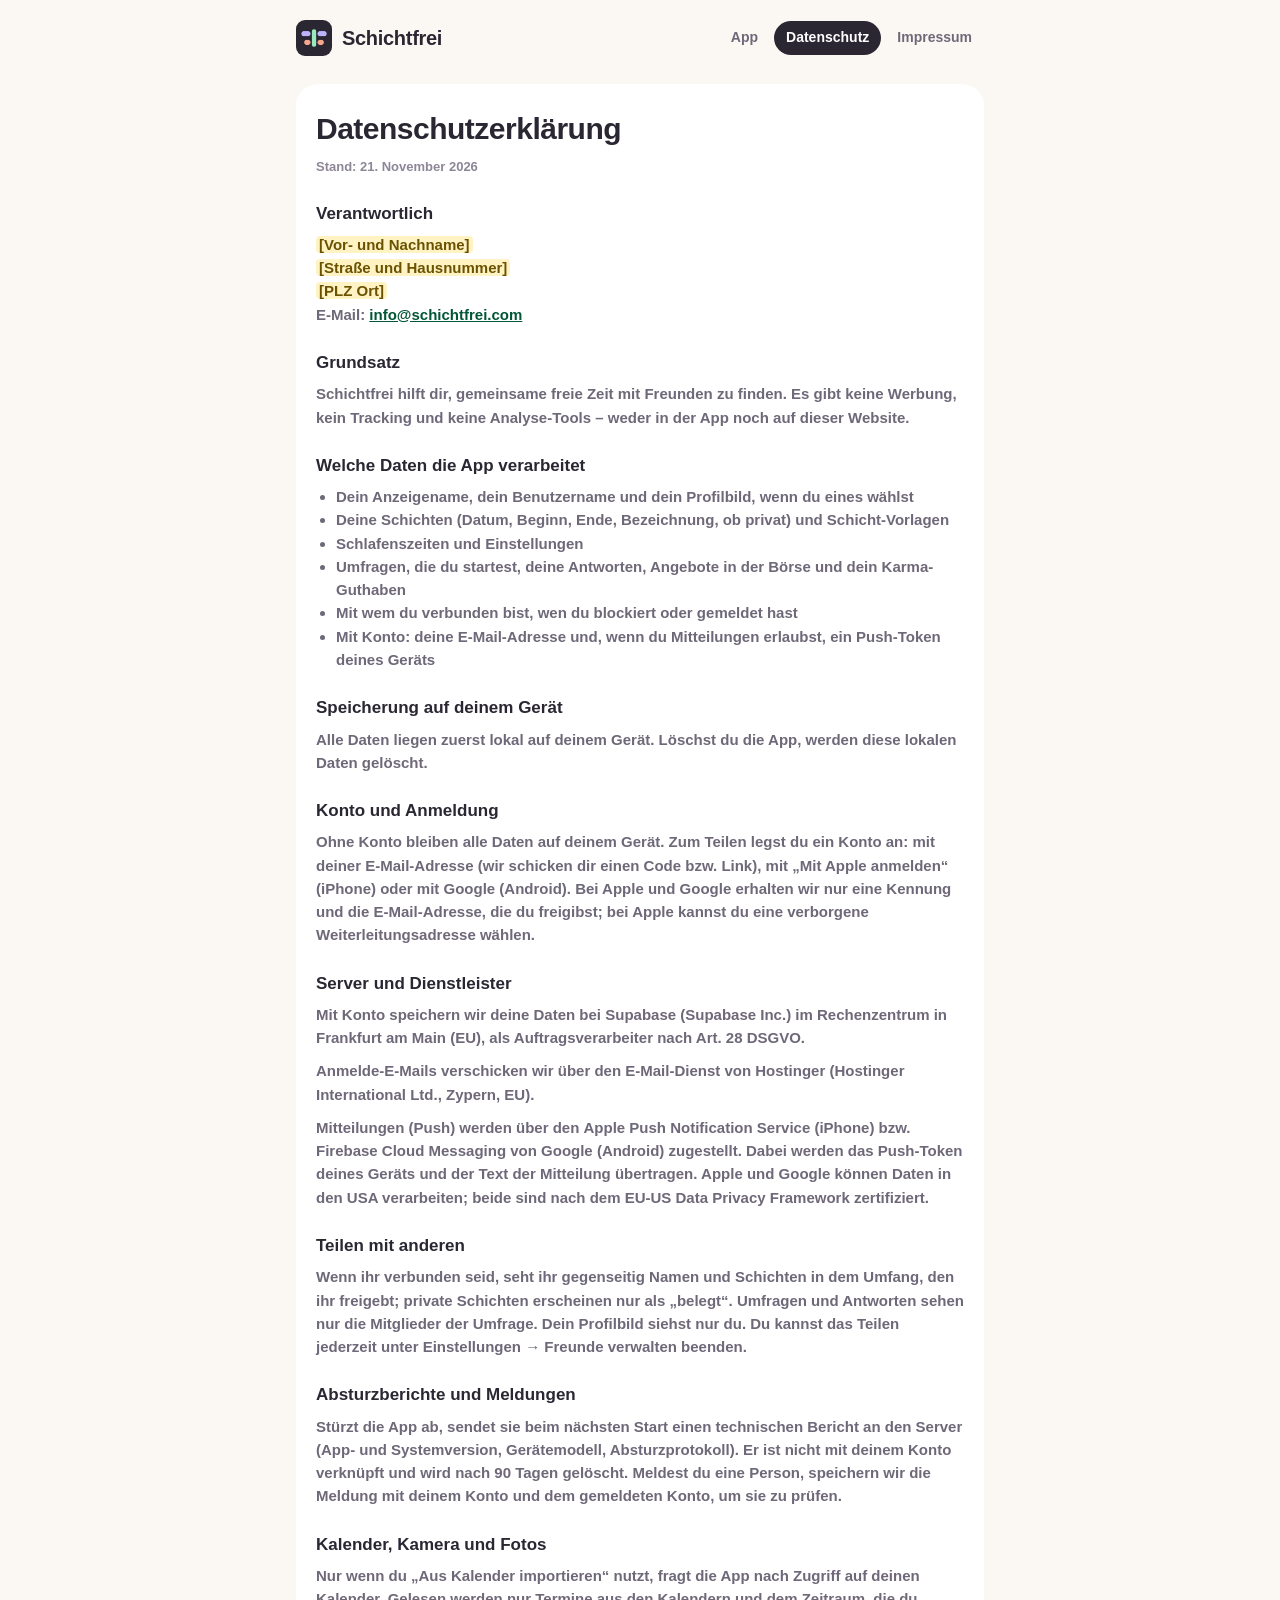
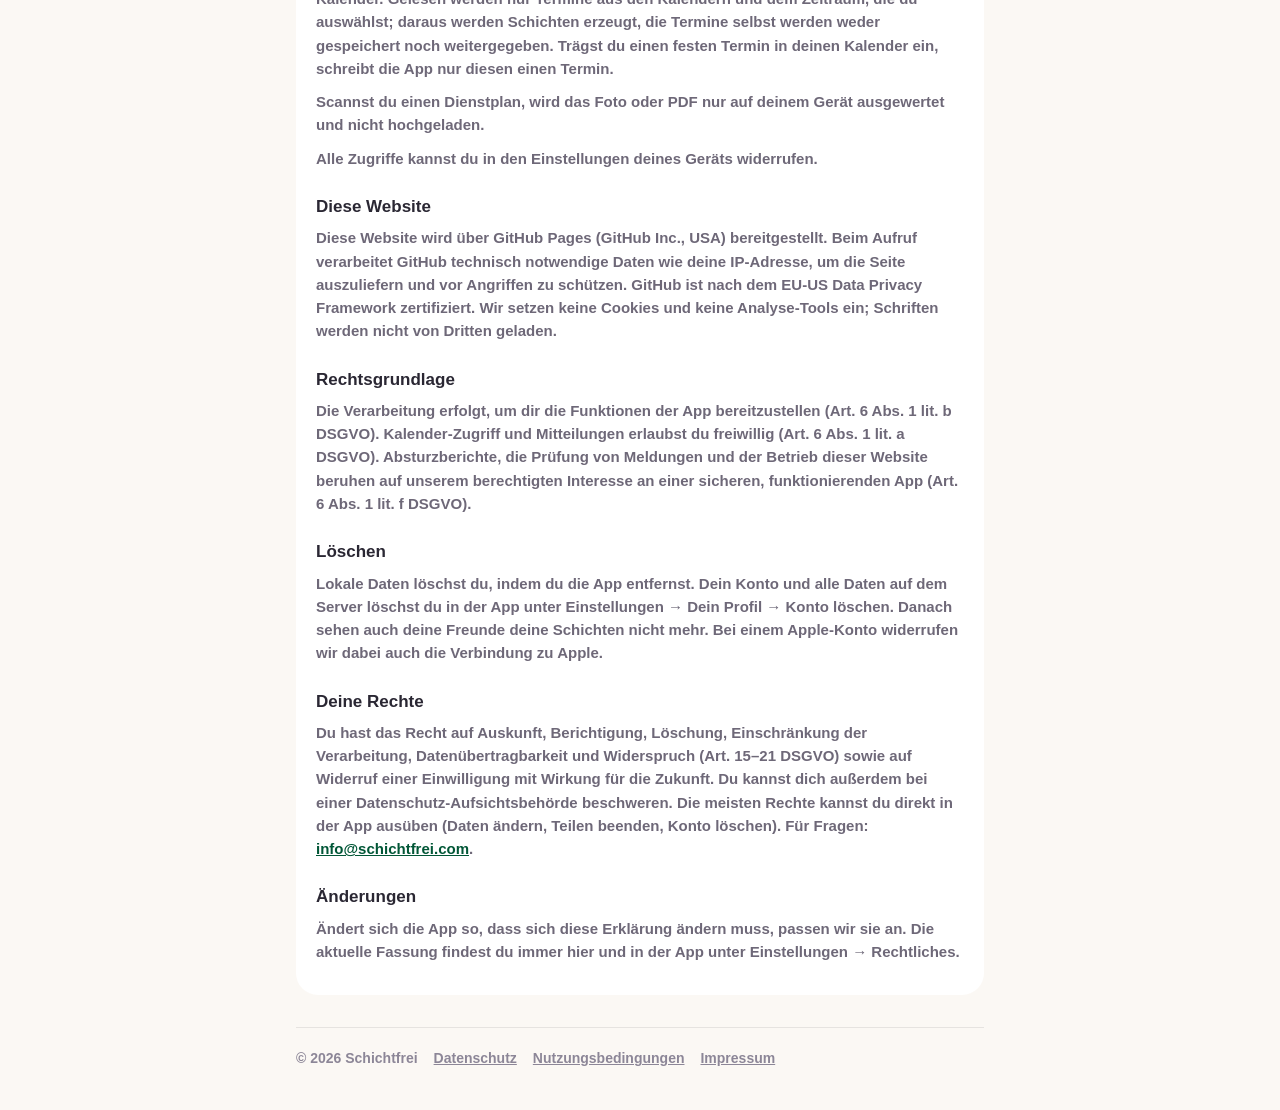
==== datenschutz.html @ 827822f4 "Add schichtfrei.com website with legal pages Co-Authored-By: Claude Opus 5.5 <noreply@anthropic.com>" ====
<!doctype html>
<html lang="de">
<head>
  <meta charset="utf-8">
  <meta name="viewport" content="width=device-width, initial-scale=1">
  <title>Datenschutz – Schichtfrei</title>
  <link rel="icon" href="icon.png">
  <link rel="apple-touch-icon" href="apple-touch-icon.png">
  <link rel="stylesheet" href="style.css">
</head>
<body>
  <div class="wrap">
    <header class="top">
      <a class="brand" href="./"><img src="icon.png" alt=""><span>Schichtfrei</span></a>
      <nav class="tabs" aria-label="Seiten">
        <a href="./">App</a>
        <a href="datenschutz.html" aria-current="page">Datenschutz</a>
        <a href="impressum.html">Impressum</a>
      </nav>
    </header>

    <main class="doc">
      <h1>Datenschutzerklärung</h1>
      <p class="updated">Stand: 21. November 2026</p>

      <h2>Verantwortlich</h2>
      <p>
        <span class="placeholder">[Vor- und Nachname]</span><br>
        <span class="placeholder">[Straße und Hausnummer]</span><br>
        <span class="placeholder">[PLZ Ort]</span><br>
        E-Mail: <a href="mailto:info@schichtfrei.com">info@schichtfrei.com</a>
      </p>

      <h2>Grundsatz</h2>
      <p>Schichtfrei hilft dir, gemeinsame freie Zeit mit Freunden zu finden. Es gibt keine Werbung, kein Tracking und keine Analyse-Tools – weder in der App noch auf dieser Website.</p>

      <h2>Welche Daten die App verarbeitet</h2>
      <ul>
        <li>Dein Anzeigename, dein Benutzername und dein Profilbild, wenn du eines wählst</li>
        <li>Deine Schichten (Datum, Beginn, Ende, Bezeichnung, ob privat) und Schicht-Vorlagen</li>
        <li>Schlafenszeiten und Einstellungen</li>
        <li>Umfragen, die du startest, deine Antworten, Angebote in der Börse und dein Karma-Guthaben</li>
        <li>Mit wem du verbunden bist, wen du blockiert oder gemeldet hast</li>
        <li>Mit Konto: deine E-Mail-Adresse und, wenn du Mitteilungen erlaubst, ein Push-Token deines Geräts</li>
      </ul>

      <h2>Speicherung auf deinem Gerät</h2>
      <p>Alle Daten liegen zuerst lokal auf deinem Gerät. Löschst du die App, werden diese lokalen Daten gelöscht.</p>

      <h2>Konto und Anmeldung</h2>
      <p>Ohne Konto bleiben alle Daten auf deinem Gerät. Zum Teilen legst du ein Konto an: mit deiner E-Mail-Adresse (wir schicken dir einen Code bzw. Link), mit „Mit Apple anmelden“ (iPhone) oder mit Google (Android). Bei Apple und Google erhalten wir nur eine Kennung und die E-Mail-Adresse, die du freigibst; bei Apple kannst du eine verborgene Weiterleitungsadresse wählen.</p>

      <h2>Server und Dienstleister</h2>
      <p>Mit Konto speichern wir deine Daten bei <b>Supabase</b> (Supabase Inc.) im Rechenzentrum in Frankfurt am Main (EU), als Auftragsverarbeiter nach Art. 28 DSGVO.</p>
      <p>Anmelde-E-Mails verschicken wir über den E-Mail-Dienst von <b>Hostinger</b> (Hostinger International Ltd., Zypern, EU).</p>
      <p>Mitteilungen (Push) werden über den <b>Apple Push Notification Service</b> (iPhone) bzw. <b>Firebase Cloud Messaging</b> von Google (Android) zugestellt. Dabei werden das Push-Token deines Geräts und der Text der Mitteilung übertragen. Apple und Google können Daten in den USA verarbeiten; beide sind nach dem EU-US Data Privacy Framework zertifiziert.</p>

      <h2>Teilen mit anderen</h2>
      <p>Wenn ihr verbunden seid, seht ihr gegenseitig Namen und Schichten in dem Umfang, den ihr freigebt; private Schichten erscheinen nur als „belegt“. Umfragen und Antworten sehen nur die Mitglieder der Umfrage. Dein Profilbild siehst nur du. Du kannst das Teilen jederzeit unter Einstellungen → Freunde verwalten beenden.</p>

      <h2>Absturzberichte und Meldungen</h2>
      <p>Stürzt die App ab, sendet sie beim nächsten Start einen technischen Bericht an den Server (App- und Systemversion, Gerätemodell, Absturzprotokoll). Er ist nicht mit deinem Konto verknüpft und wird nach 90 Tagen gelöscht. Meldest du eine Person, speichern wir die Meldung mit deinem Konto und dem gemeldeten Konto, um sie zu prüfen.</p>

      <h2>Kalender, Kamera und Fotos</h2>
      <p>Nur wenn du „Aus Kalender importieren“ nutzt, fragt die App nach Zugriff auf deinen Kalender. Gelesen werden nur Termine aus den Kalendern und dem Zeitraum, die du auswählst; daraus werden Schichten erzeugt, die Termine selbst werden weder gespeichert noch weitergegeben. Trägst du einen festen Termin in deinen Kalender ein, schreibt die App nur diesen einen Termin.</p>
      <p>Scannst du einen Dienstplan, wird das Foto oder PDF nur auf deinem Gerät ausgewertet und nicht hochgeladen.</p>
      <p>Alle Zugriffe kannst du in den Einstellungen deines Geräts widerrufen.</p>

      <h2>Diese Website</h2>
      <p>Diese Website wird über <b>GitHub Pages</b> (GitHub Inc., USA) bereitgestellt. Beim Aufruf verarbeitet GitHub technisch notwendige Daten wie deine IP-Adresse, um die Seite auszuliefern und vor Angriffen zu schützen. GitHub ist nach dem EU-US Data Privacy Framework zertifiziert. Wir setzen keine Cookies und keine Analyse-Tools ein; Schriften werden nicht von Dritten geladen.</p>

      <h2>Rechtsgrundlage</h2>
      <p>Die Verarbeitung erfolgt, um dir die Funktionen der App bereitzustellen (Art. 6 Abs. 1 lit. b DSGVO). Kalender-Zugriff und Mitteilungen erlaubst du freiwillig (Art. 6 Abs. 1 lit. a DSGVO). Absturzberichte, die Prüfung von Meldungen und der Betrieb dieser Website beruhen auf unserem berechtigten Interesse an einer sicheren, funktionierenden App (Art. 6 Abs. 1 lit. f DSGVO).</p>

      <h2>Löschen</h2>
      <p>Lokale Daten löschst du, indem du die App entfernst. Dein Konto und alle Daten auf dem Server löschst du in der App unter Einstellungen → Dein Profil → Konto löschen. Danach sehen auch deine Freunde deine Schichten nicht mehr. Bei einem Apple-Konto widerrufen wir dabei auch die Verbindung zu Apple.</p>

      <h2>Deine Rechte</h2>
      <p>Du hast das Recht auf Auskunft, Berichtigung, Löschung, Einschränkung der Verarbeitung, Datenübertragbarkeit und Widerspruch (Art. 15–21 DSGVO) sowie auf Widerruf einer Einwilligung mit Wirkung für die Zukunft. Du kannst dich außerdem bei einer Datenschutz-Aufsichtsbehörde beschweren. Die meisten Rechte kannst du direkt in der App ausüben (Daten ändern, Teilen beenden, Konto löschen). Für Fragen: <a href="mailto:info@schichtfrei.com">info@schichtfrei.com</a>.</p>

      <h2>Änderungen</h2>
      <p>Ändert sich die App so, dass sich diese Erklärung ändern muss, passen wir sie an. Die aktuelle Fassung findest du immer hier und in der App unter Einstellungen → Rechtliches.</p>
    </main>

    <footer>
      <span>© 2026 Schichtfrei</span>
      <a href="datenschutz.html">Datenschutz</a>
      <a href="nutzungsbedingungen.html">Nutzungsbedingungen</a>
      <a href="impressum.html">Impressum</a>
    </footer>
  </div>
</body>
</html>
---- style.css ----
:root {
  --bg: #fbf8f4;
  --card: #ffffff;
  --ink: #2a2733;
  --secondary: #6e6878;
  --muted: #8c8697;
  --line: rgba(42, 39, 51, 0.1);
  --fill: #f3efea;
  --free: oklch(0.95 0.045 160);
  --free-ink: oklch(0.4 0.09 160);
  --action: oklch(0.62 0.15 150);
}

* { box-sizing: border-box; }

html { -webkit-text-size-adjust: 100%; }

body {
  margin: 0;
  background: var(--bg);
  color: var(--ink);
  font-family: "Nunito", -apple-system, BlinkMacSystemFont, "Segoe UI", sans-serif;
  font-weight: 600;
  line-height: 1.55;
}

a { color: var(--free-ink); }

.wrap { max-width: 720px; margin: 0 auto; padding: 0 16px; }

header.top {
  display: flex; align-items: center; justify-content: space-between; gap: 12px;
  padding: 20px 0;
}
.brand { display: flex; align-items: center; gap: 10px; text-decoration: none; color: var(--ink); }
.brand img { width: 36px; height: 36px; border-radius: 9px; }
.brand span { font-weight: 900; font-size: 20px; letter-spacing: -0.3px; }

nav.tabs { display: flex; gap: 4px; flex-wrap: wrap; }
nav.tabs a {
  text-decoration: none; color: var(--secondary); font-weight: 800; font-size: 14px;
  padding: 6px 12px; border-radius: 999px;
}
nav.tabs a[aria-current="page"] { background: var(--ink); color: #fff; }

.hero { text-align: center; padding: 40px 0 24px; }
.hero img { width: 112px; height: 112px; border-radius: 26px; box-shadow: 0 10px 30px rgba(42, 39, 51, 0.15); }
.hero h1 { font-size: clamp(32px, 7vw, 46px); font-weight: 900; letter-spacing: -1px; line-height: 1.1; margin: 24px 0 12px; }
.hero p { font-size: 18px; color: var(--secondary); margin: 0 auto; max-width: 520px; }

.stores { display: flex; gap: 10px; justify-content: center; flex-wrap: wrap; margin: 28px 0 8px; }
.store {
  display: inline-flex; flex-direction: column; align-items: flex-start;
  background: var(--ink); color: #fff; text-decoration: none;
  padding: 10px 20px; border-radius: 14px; min-width: 180px;
}
.store small { font-size: 11px; font-weight: 700; opacity: 0.75; }
.store b { font-size: 18px; font-weight: 900; }
.store.soon { background: var(--fill); color: var(--secondary); }

.features { display: grid; grid-template-columns: repeat(auto-fit, minmax(200px, 1fr)); gap: 12px; margin: 32px 0; }
.feature { background: var(--card); border-radius: 22px; padding: 18px; }
.feature h3 { margin: 0 0 6px; font-size: 17px; font-weight: 900; }
.feature p { margin: 0; color: var(--secondary); font-size: 15px; }
.feature .dot { display: inline-block; width: 10px; height: 10px; border-radius: 50%; background: var(--action); margin-right: 6px; }

.doc { background: var(--card); border-radius: 22px; padding: 22px 20px; margin: 8px 0 32px; }
.doc h1 { font-size: 30px; font-weight: 900; letter-spacing: -0.5px; margin: 0 0 4px; }
.doc .updated { color: var(--muted); font-size: 13px; font-weight: 700; margin: 0 0 20px; }
.doc h2 { font-size: 17px; font-weight: 900; margin: 24px 0 6px; }
.doc p, .doc li { color: var(--secondary); font-size: 15px; }
.doc p { margin: 0 0 10px; }
.doc ul { margin: 0 0 10px; padding-left: 20px; }
.placeholder { background: #fff3c4; color: #6b5200; border-radius: 4px; padding: 0 3px; }

footer {
  border-top: 1px solid var(--line); padding: 20px 0 40px; margin-top: 16px;
  display: flex; gap: 16px; flex-wrap: wrap; font-size: 14px; color: var(--muted);
}
footer a { color: var(--muted); }

@media (max-width: 480px) {
  header.top { flex-direction: column; align-items: flex-start; }
  .doc h1 { font-size: 26px; overflow-wrap: anywhere; }
}

@media (prefers-color-scheme: dark) {
  :root {
    --bg: #17151c; --card: #221f29; --ink: #f2eff6; --secondary: #bdb6c8; --muted: #8f889b;
    --line: rgba(242, 239, 246, 0.12); --fill: #2c2833; --free-ink: oklch(0.8 0.1 160);
  }
  nav.tabs a[aria-current="page"], .store { background: var(--ink); color: #17151c; }
  .store.soon { background: var(--fill); color: var(--secondary); }
}
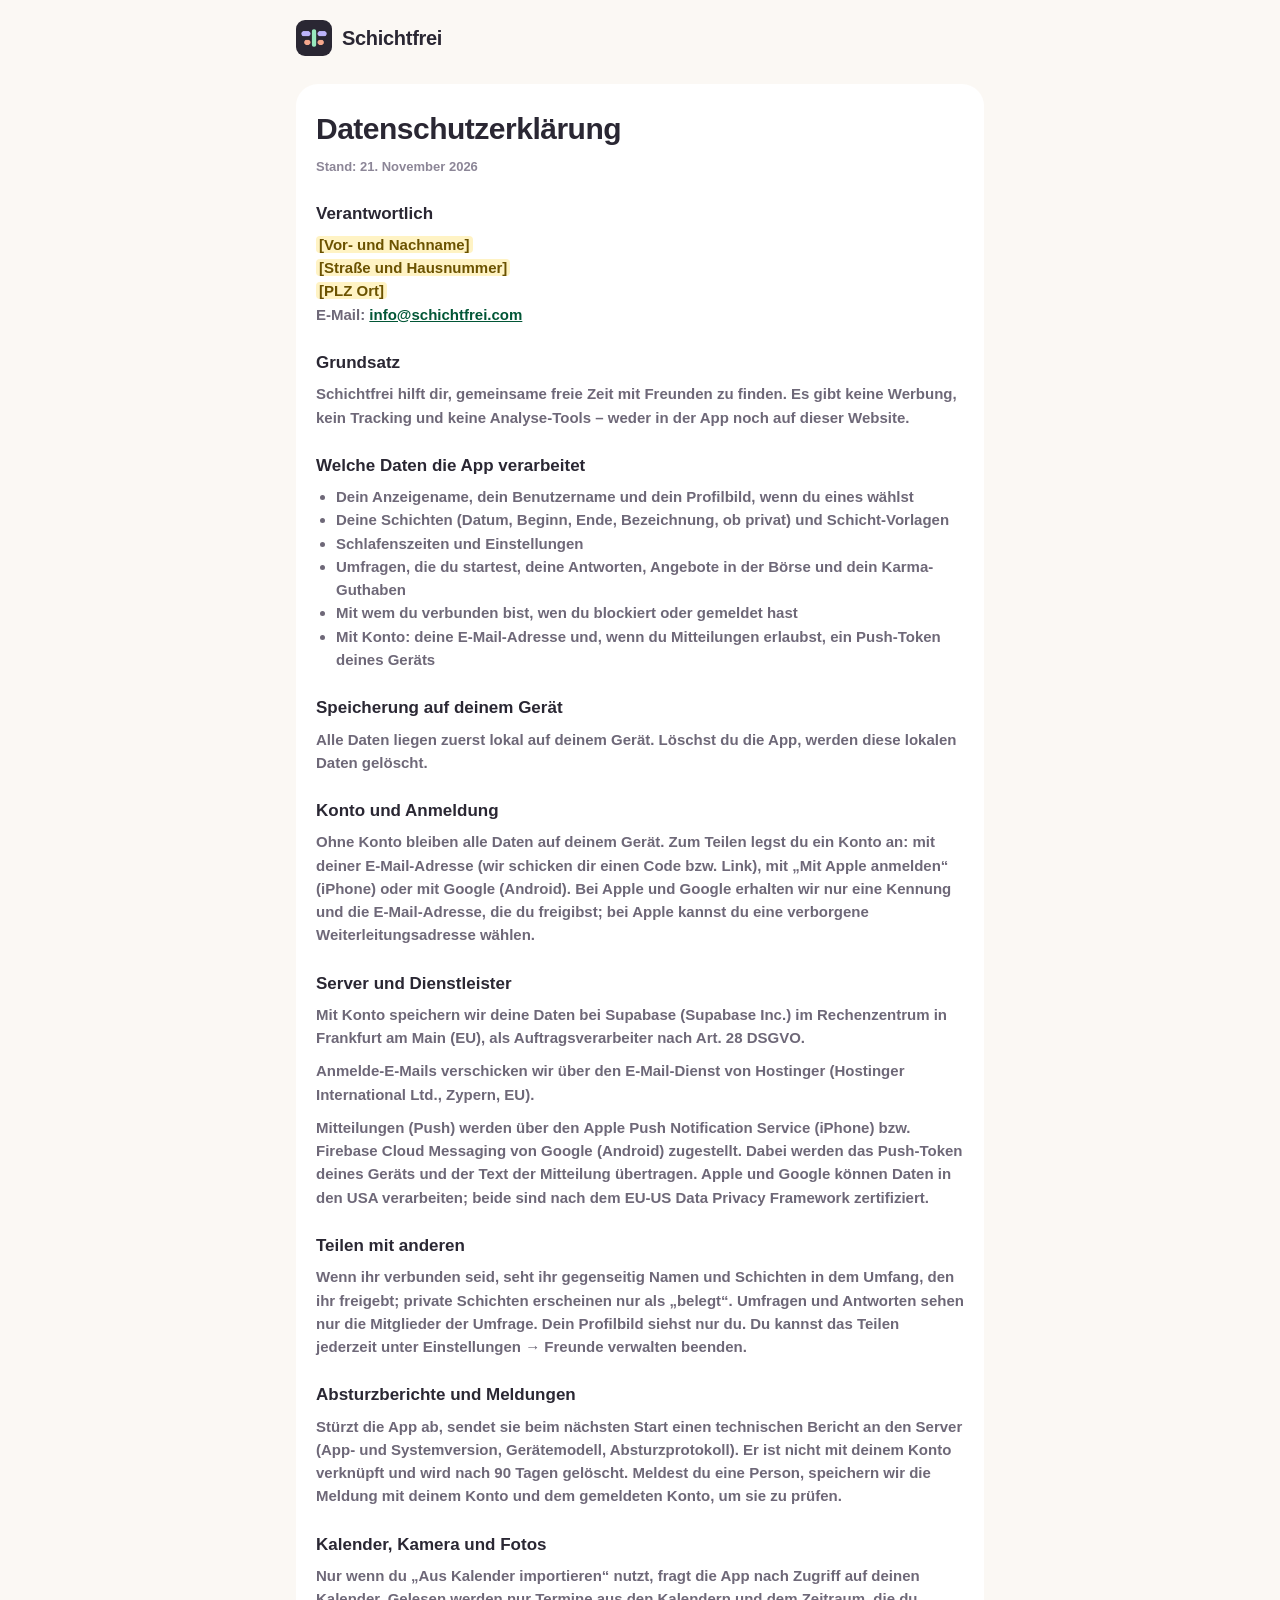
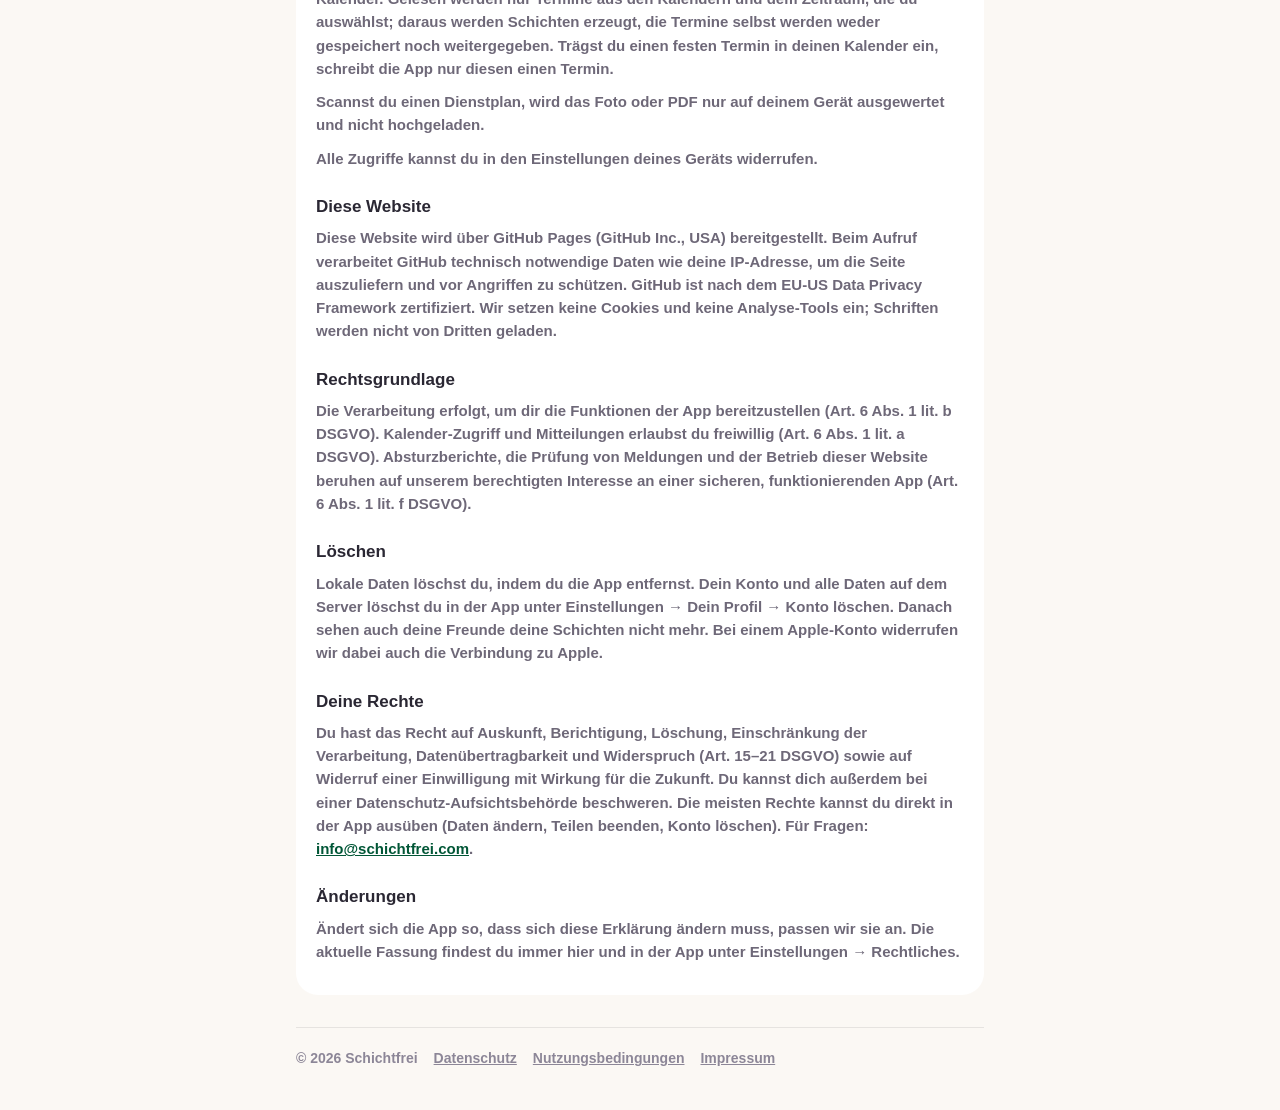
==== commit 41c4a30a: "Move Datenschutz and Impressum links to the footer only Co-Authored-By: Claude Opus 5.5 <noreply@ant" ====
--- a/datenschutz.html
+++ b/datenschutz.html
@@ -12,11 +12,6 @@
   <div class="wrap">
     <header class="top">
       <a class="brand" href="./"><img src="icon.png" alt=""><span>Schichtfrei</span></a>
-      <nav class="tabs" aria-label="Seiten">
-        <a href="./">App</a>
-        <a href="datenschutz.html" aria-current="page">Datenschutz</a>
-        <a href="impressum.html">Impressum</a>
-      </nav>
     </header>
 
     <main class="doc">
--- a/style.css
+++ b/style.css
@@ -89,6 +89,6 @@
     --bg: #17151c; --card: #221f29; --ink: #f2eff6; --secondary: #bdb6c8; --muted: #8f889b;
     --line: rgba(242, 239, 246, 0.12); --fill: #2c2833; --free-ink: oklch(0.8 0.1 160);
   }
-  nav.tabs a[aria-current="page"], .store { background: var(--ink); color: #17151c; }
+  .store { background: var(--ink); color: #17151c; }
   .store.soon { background: var(--fill); color: var(--secondary); }
 }
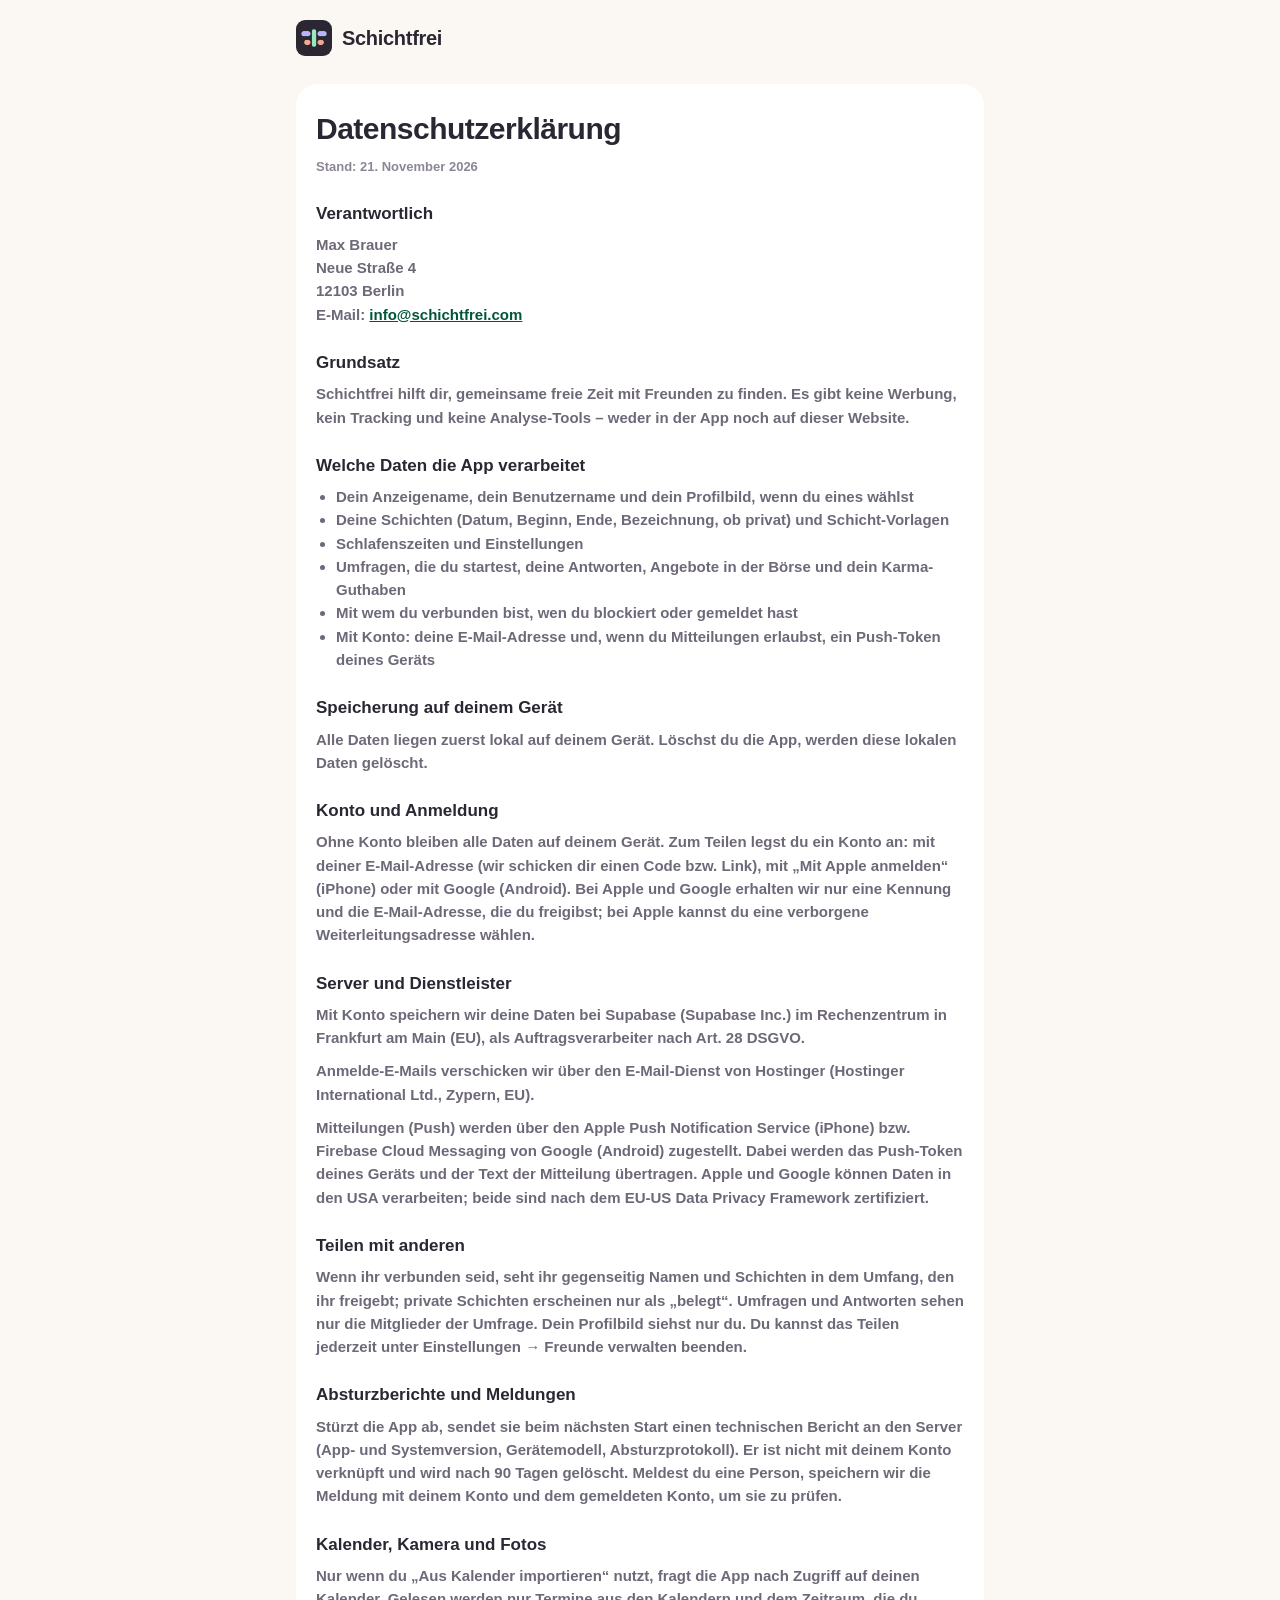
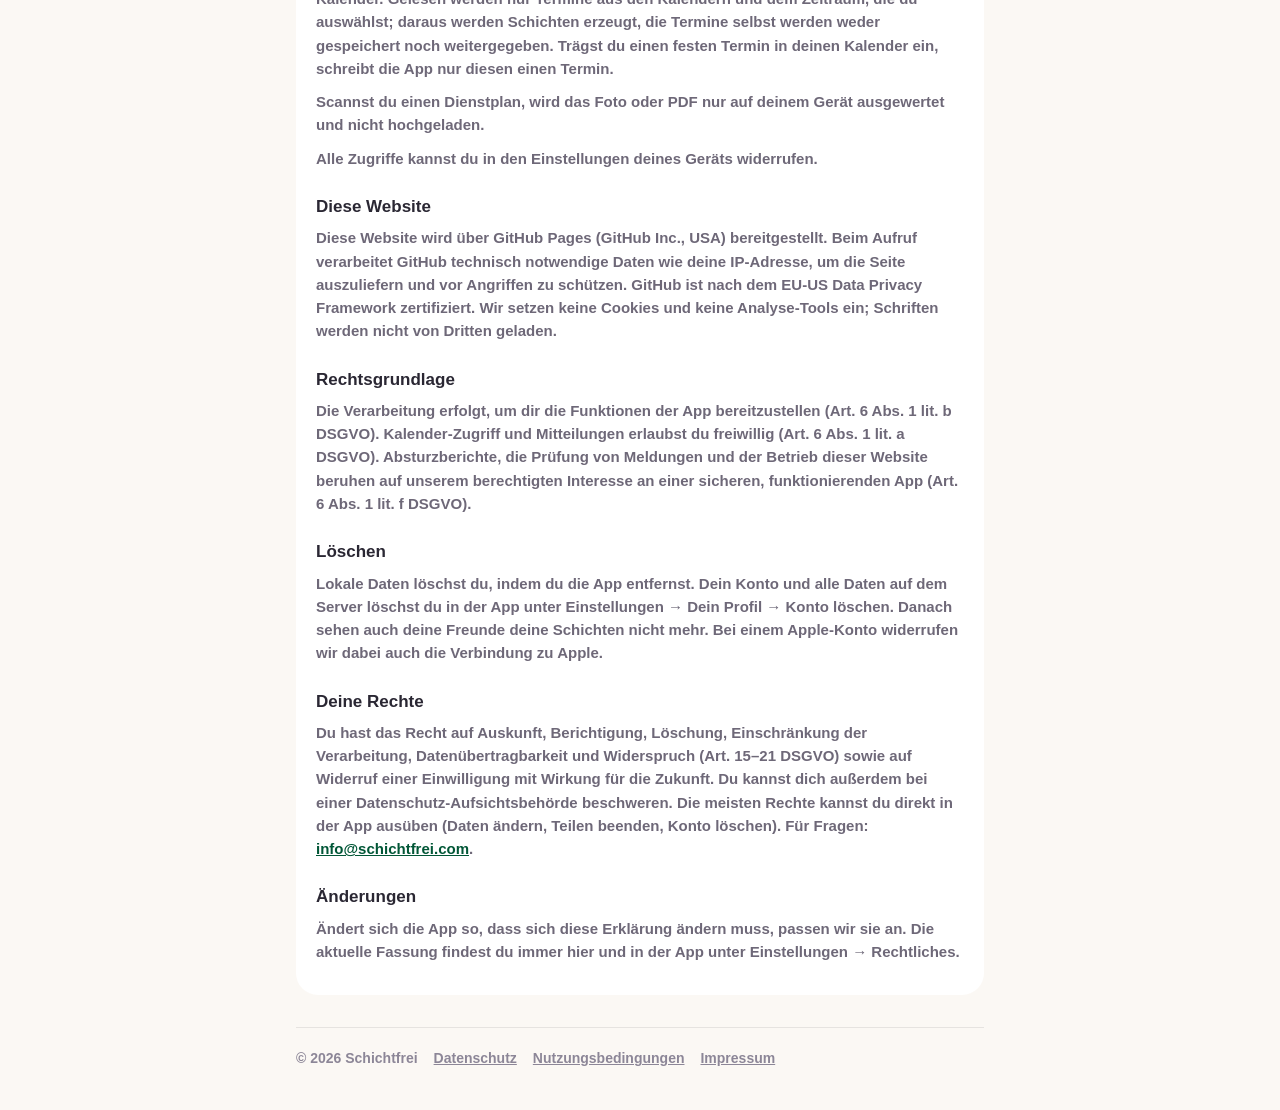
==== commit b808c207: "Fill in provider name and address, drop phone Co-Authored-By: Claude Opus 5.5 <noreply@anthropic.com" ====
--- a/datenschutz.html
+++ b/datenschutz.html
@@ -20,9 +20,9 @@
 
       <h2>Verantwortlich</h2>
       <p>
-        <span class="placeholder">[Vor- und Nachname]</span><br>
-        <span class="placeholder">[Straße und Hausnummer]</span><br>
-        <span class="placeholder">[PLZ Ort]</span><br>
+        Max Brauer<br>
+        Neue Straße 4<br>
+        12103 Berlin<br>
         E-Mail: <a href="mailto:info@schichtfrei.com">info@schichtfrei.com</a>
       </p>
 
--- a/style.css
+++ b/style.css
@@ -35,13 +35,6 @@
 .brand { display: flex; align-items: center; gap: 10px; text-decoration: none; color: var(--ink); }
 .brand img { width: 36px; height: 36px; border-radius: 9px; }
 .brand span { font-weight: 900; font-size: 20px; letter-spacing: -0.3px; }
-
-nav.tabs { display: flex; gap: 4px; flex-wrap: wrap; }
-nav.tabs a {
-  text-decoration: none; color: var(--secondary); font-weight: 800; font-size: 14px;
-  padding: 6px 12px; border-radius: 999px;
-}
-nav.tabs a[aria-current="page"] { background: var(--ink); color: #fff; }
 
 .hero { text-align: center; padding: 40px 0 24px; }
 .hero img { width: 112px; height: 112px; border-radius: 26px; box-shadow: 0 10px 30px rgba(42, 39, 51, 0.15); }
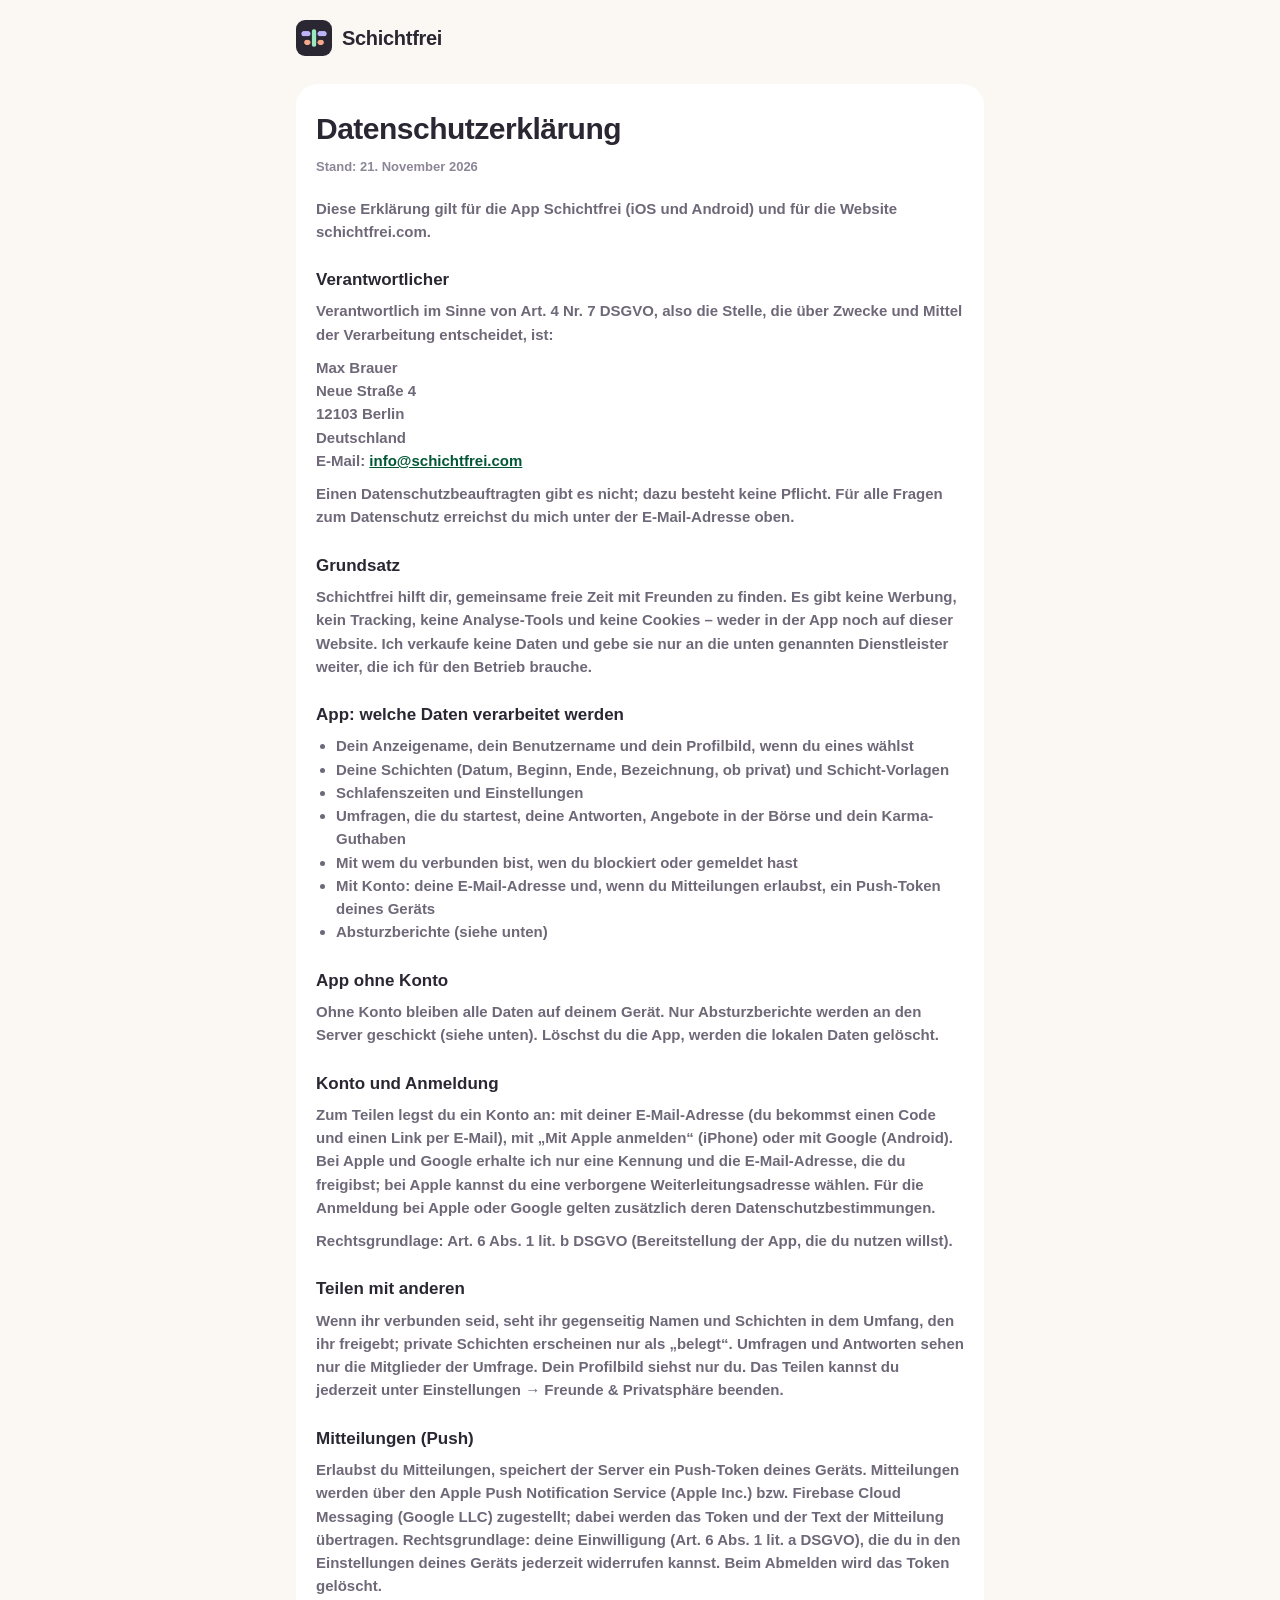
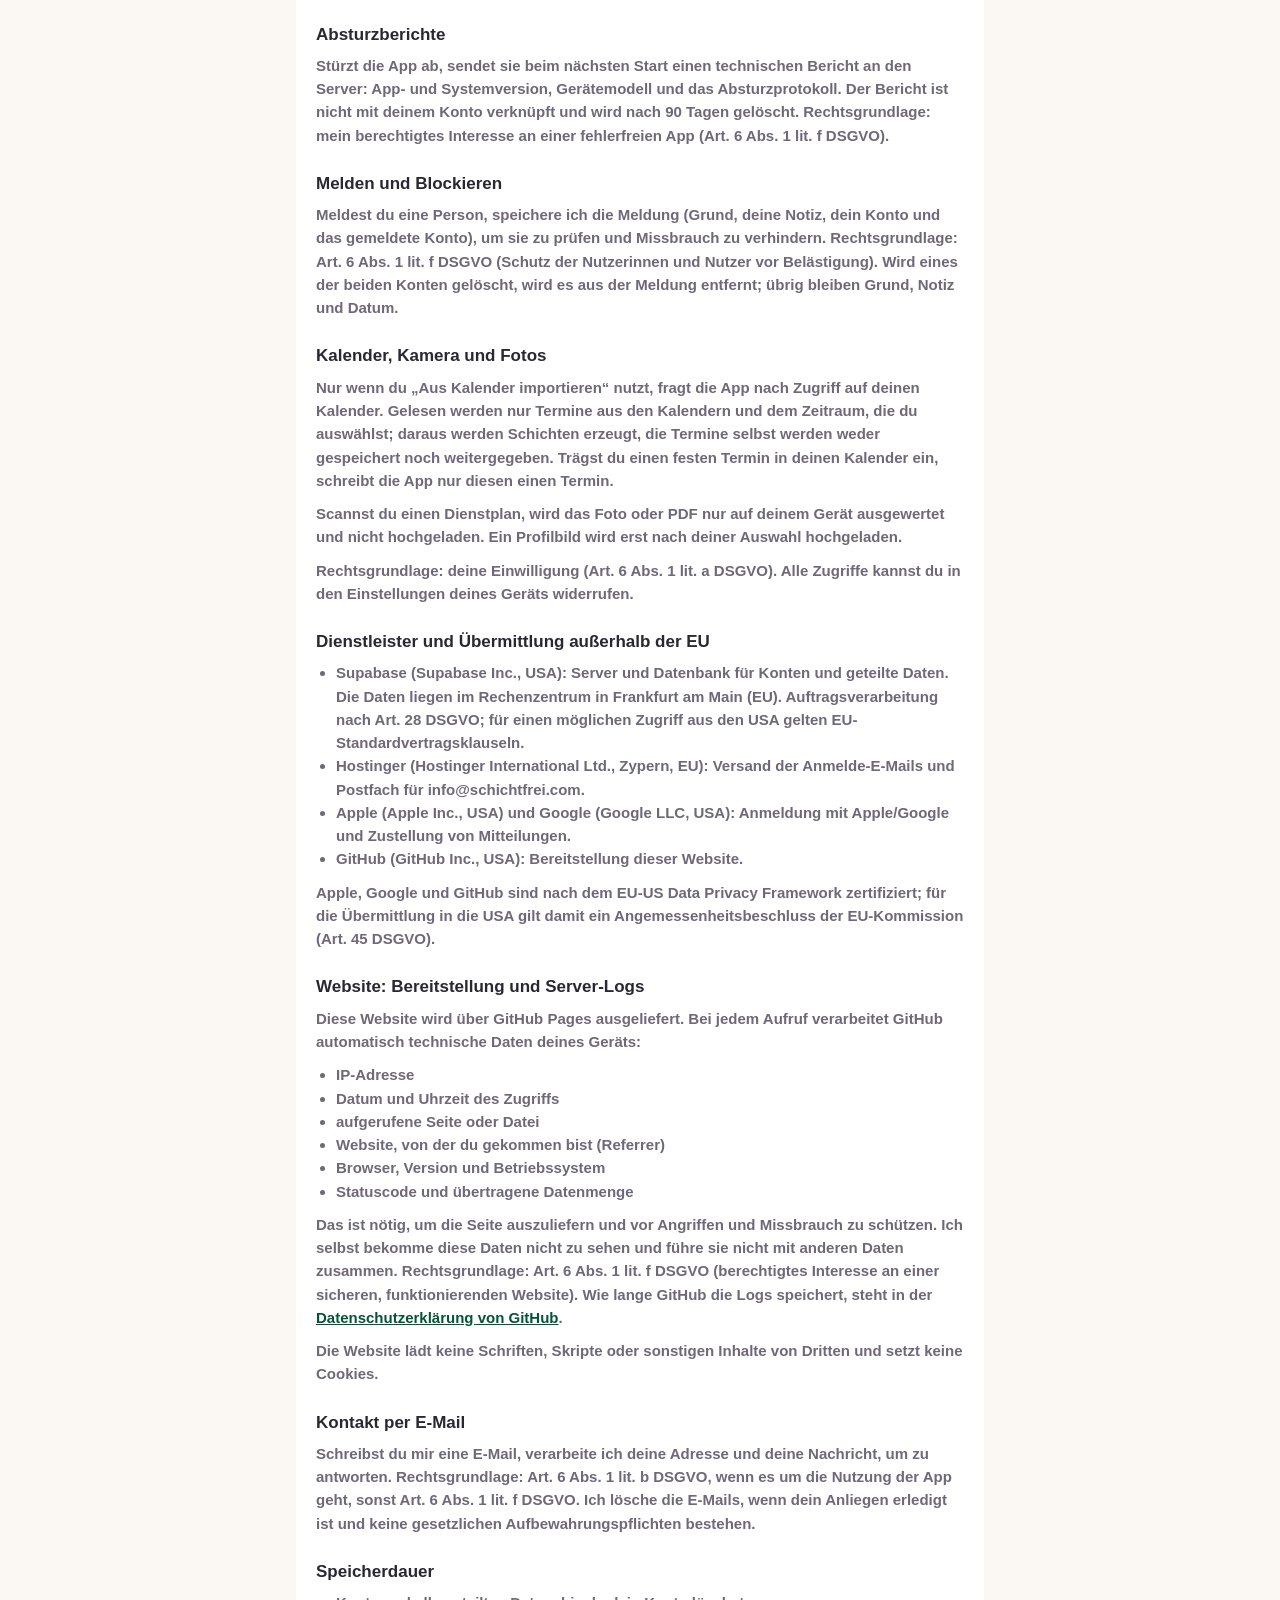
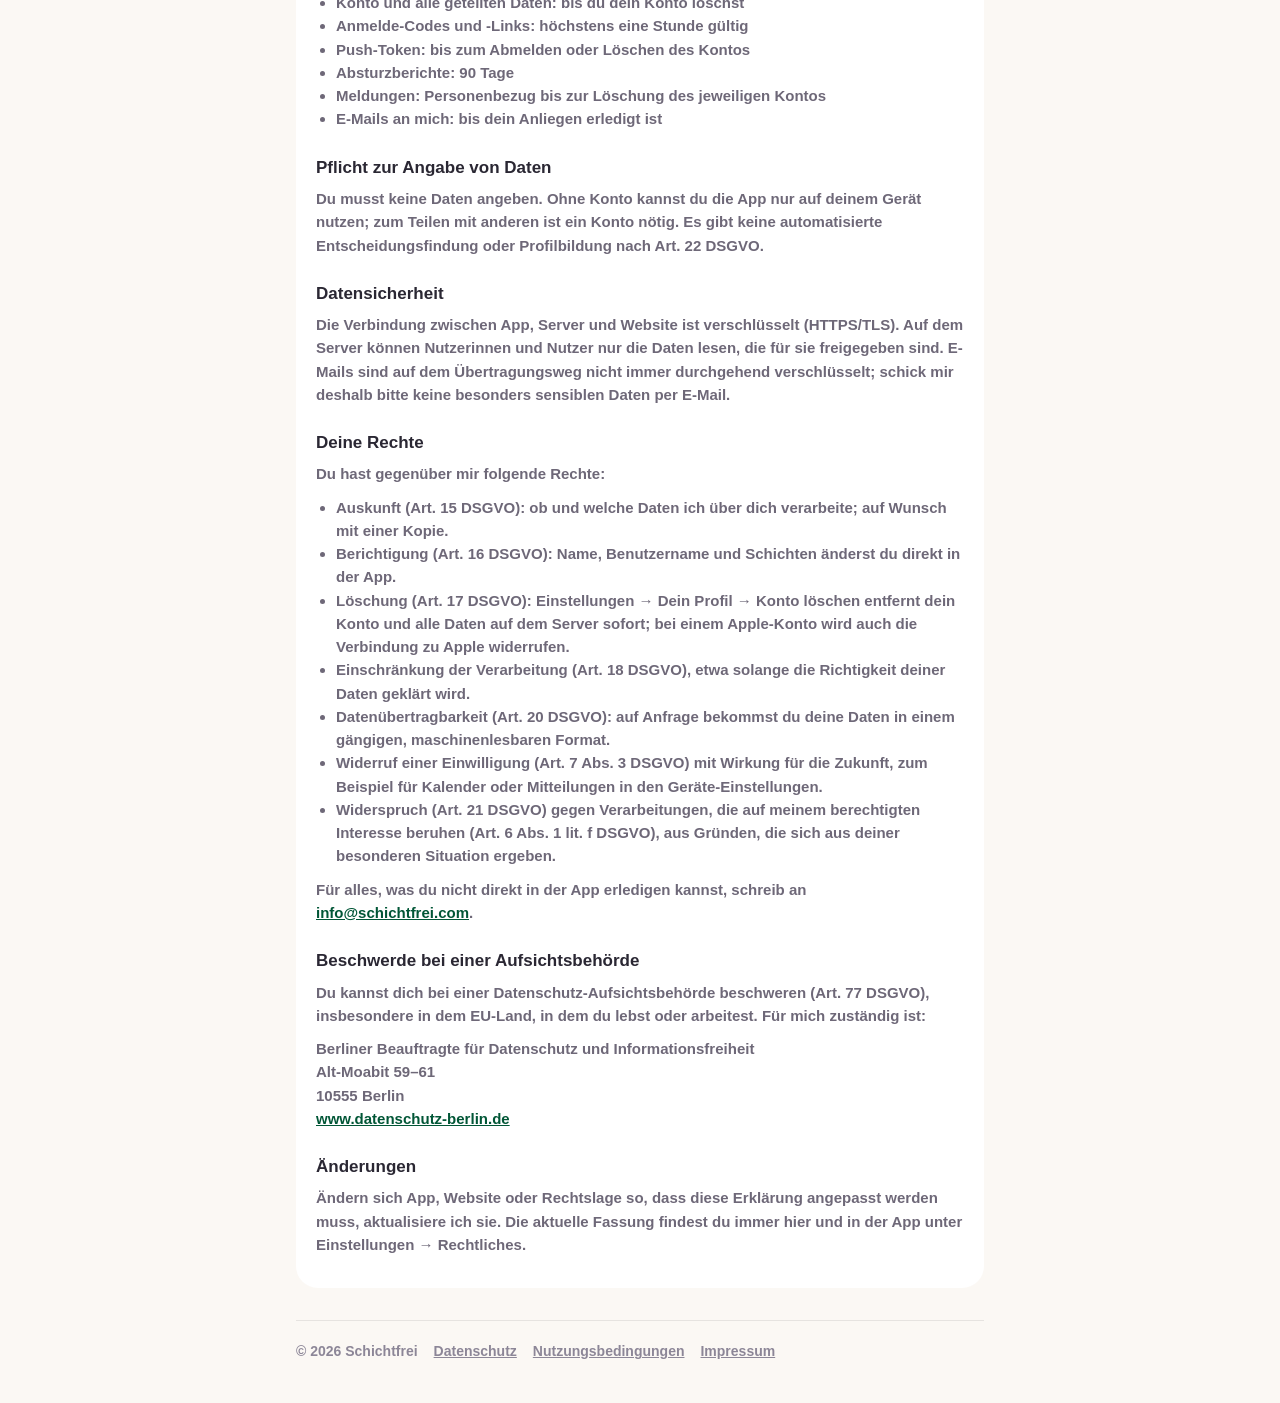
==== commit 7f3bd259: "Extend Impressum and Datenschutz (liability, copyright, logs, rights, authority) Co-Authored-By: Cla" ====
--- a/datenschutz.html
+++ b/datenschutz.html
@@ -18,18 +18,23 @@
       <h1>Datenschutzerklärung</h1>
       <p class="updated">Stand: 21. November 2026</p>
 
-      <h2>Verantwortlich</h2>
+      <p>Diese Erklärung gilt für die App Schichtfrei (iOS und Android) und für die Website schichtfrei.com.</p>
+
+      <h2>Verantwortlicher</h2>
+      <p>Verantwortlich im Sinne von Art. 4 Nr. 7 DSGVO, also die Stelle, die über Zwecke und Mittel der Verarbeitung entscheidet, ist:</p>
       <p>
         Max Brauer<br>
         Neue Straße 4<br>
         12103 Berlin<br>
+        Deutschland<br>
         E-Mail: <a href="mailto:info@schichtfrei.com">info@schichtfrei.com</a>
       </p>
+      <p>Einen Datenschutzbeauftragten gibt es nicht; dazu besteht keine Pflicht. Für alle Fragen zum Datenschutz erreichst du mich unter der E-Mail-Adresse oben.</p>
 
       <h2>Grundsatz</h2>
-      <p>Schichtfrei hilft dir, gemeinsame freie Zeit mit Freunden zu finden. Es gibt keine Werbung, kein Tracking und keine Analyse-Tools – weder in der App noch auf dieser Website.</p>
+      <p>Schichtfrei hilft dir, gemeinsame freie Zeit mit Freunden zu finden. Es gibt keine Werbung, kein Tracking, keine Analyse-Tools und keine Cookies – weder in der App noch auf dieser Website. Ich verkaufe keine Daten und gebe sie nur an die unten genannten Dienstleister weiter, die ich für den Betrieb brauche.</p>
 
-      <h2>Welche Daten die App verarbeitet</h2>
+      <h2>App: welche Daten verarbeitet werden</h2>
       <ul>
         <li>Dein Anzeigename, dein Benutzername und dein Profilbild, wenn du eines wählst</li>
         <li>Deine Schichten (Datum, Beginn, Ende, Bezeichnung, ob privat) und Schicht-Vorlagen</li>
@@ -37,44 +42,96 @@
         <li>Umfragen, die du startest, deine Antworten, Angebote in der Börse und dein Karma-Guthaben</li>
         <li>Mit wem du verbunden bist, wen du blockiert oder gemeldet hast</li>
         <li>Mit Konto: deine E-Mail-Adresse und, wenn du Mitteilungen erlaubst, ein Push-Token deines Geräts</li>
+        <li>Absturzberichte (siehe unten)</li>
       </ul>
 
-      <h2>Speicherung auf deinem Gerät</h2>
-      <p>Alle Daten liegen zuerst lokal auf deinem Gerät. Löschst du die App, werden diese lokalen Daten gelöscht.</p>
+      <h2>App ohne Konto</h2>
+      <p>Ohne Konto bleiben alle Daten auf deinem Gerät. Nur Absturzberichte werden an den Server geschickt (siehe unten). Löschst du die App, werden die lokalen Daten gelöscht.</p>
 
       <h2>Konto und Anmeldung</h2>
-      <p>Ohne Konto bleiben alle Daten auf deinem Gerät. Zum Teilen legst du ein Konto an: mit deiner E-Mail-Adresse (wir schicken dir einen Code bzw. Link), mit „Mit Apple anmelden“ (iPhone) oder mit Google (Android). Bei Apple und Google erhalten wir nur eine Kennung und die E-Mail-Adresse, die du freigibst; bei Apple kannst du eine verborgene Weiterleitungsadresse wählen.</p>
-
-      <h2>Server und Dienstleister</h2>
-      <p>Mit Konto speichern wir deine Daten bei <b>Supabase</b> (Supabase Inc.) im Rechenzentrum in Frankfurt am Main (EU), als Auftragsverarbeiter nach Art. 28 DSGVO.</p>
-      <p>Anmelde-E-Mails verschicken wir über den E-Mail-Dienst von <b>Hostinger</b> (Hostinger International Ltd., Zypern, EU).</p>
-      <p>Mitteilungen (Push) werden über den <b>Apple Push Notification Service</b> (iPhone) bzw. <b>Firebase Cloud Messaging</b> von Google (Android) zugestellt. Dabei werden das Push-Token deines Geräts und der Text der Mitteilung übertragen. Apple und Google können Daten in den USA verarbeiten; beide sind nach dem EU-US Data Privacy Framework zertifiziert.</p>
+      <p>Zum Teilen legst du ein Konto an: mit deiner E-Mail-Adresse (du bekommst einen Code und einen Link per E-Mail), mit „Mit Apple anmelden“ (iPhone) oder mit Google (Android). Bei Apple und Google erhalte ich nur eine Kennung und die E-Mail-Adresse, die du freigibst; bei Apple kannst du eine verborgene Weiterleitungsadresse wählen. Für die Anmeldung bei Apple oder Google gelten zusätzlich deren Datenschutzbestimmungen.</p>
+      <p>Rechtsgrundlage: Art. 6 Abs. 1 lit. b DSGVO (Bereitstellung der App, die du nutzen willst).</p>
 
       <h2>Teilen mit anderen</h2>
-      <p>Wenn ihr verbunden seid, seht ihr gegenseitig Namen und Schichten in dem Umfang, den ihr freigebt; private Schichten erscheinen nur als „belegt“. Umfragen und Antworten sehen nur die Mitglieder der Umfrage. Dein Profilbild siehst nur du. Du kannst das Teilen jederzeit unter Einstellungen → Freunde verwalten beenden.</p>
+      <p>Wenn ihr verbunden seid, seht ihr gegenseitig Namen und Schichten in dem Umfang, den ihr freigebt; private Schichten erscheinen nur als „belegt“. Umfragen und Antworten sehen nur die Mitglieder der Umfrage. Dein Profilbild siehst nur du. Das Teilen kannst du jederzeit unter Einstellungen → Freunde &amp; Privatsphäre beenden.</p>
 
-      <h2>Absturzberichte und Meldungen</h2>
-      <p>Stürzt die App ab, sendet sie beim nächsten Start einen technischen Bericht an den Server (App- und Systemversion, Gerätemodell, Absturzprotokoll). Er ist nicht mit deinem Konto verknüpft und wird nach 90 Tagen gelöscht. Meldest du eine Person, speichern wir die Meldung mit deinem Konto und dem gemeldeten Konto, um sie zu prüfen.</p>
+      <h2>Mitteilungen (Push)</h2>
+      <p>Erlaubst du Mitteilungen, speichert der Server ein Push-Token deines Geräts. Mitteilungen werden über den Apple Push Notification Service (Apple Inc.) bzw. Firebase Cloud Messaging (Google LLC) zugestellt; dabei werden das Token und der Text der Mitteilung übertragen. Rechtsgrundlage: deine Einwilligung (Art. 6 Abs. 1 lit. a DSGVO), die du in den Einstellungen deines Geräts jederzeit widerrufen kannst. Beim Abmelden wird das Token gelöscht.</p>
+
+      <h2>Absturzberichte</h2>
+      <p>Stürzt die App ab, sendet sie beim nächsten Start einen technischen Bericht an den Server: App- und Systemversion, Gerätemodell und das Absturzprotokoll. Der Bericht ist nicht mit deinem Konto verknüpft und wird nach 90 Tagen gelöscht. Rechtsgrundlage: mein berechtigtes Interesse an einer fehlerfreien App (Art. 6 Abs. 1 lit. f DSGVO).</p>
+
+      <h2>Melden und Blockieren</h2>
+      <p>Meldest du eine Person, speichere ich die Meldung (Grund, deine Notiz, dein Konto und das gemeldete Konto), um sie zu prüfen und Missbrauch zu verhindern. Rechtsgrundlage: Art. 6 Abs. 1 lit. f DSGVO (Schutz der Nutzerinnen und Nutzer vor Belästigung). Wird eines der beiden Konten gelöscht, wird es aus der Meldung entfernt; übrig bleiben Grund, Notiz und Datum.</p>
 
       <h2>Kalender, Kamera und Fotos</h2>
       <p>Nur wenn du „Aus Kalender importieren“ nutzt, fragt die App nach Zugriff auf deinen Kalender. Gelesen werden nur Termine aus den Kalendern und dem Zeitraum, die du auswählst; daraus werden Schichten erzeugt, die Termine selbst werden weder gespeichert noch weitergegeben. Trägst du einen festen Termin in deinen Kalender ein, schreibt die App nur diesen einen Termin.</p>
-      <p>Scannst du einen Dienstplan, wird das Foto oder PDF nur auf deinem Gerät ausgewertet und nicht hochgeladen.</p>
-      <p>Alle Zugriffe kannst du in den Einstellungen deines Geräts widerrufen.</p>
+      <p>Scannst du einen Dienstplan, wird das Foto oder PDF nur auf deinem Gerät ausgewertet und nicht hochgeladen. Ein Profilbild wird erst nach deiner Auswahl hochgeladen.</p>
+      <p>Rechtsgrundlage: deine Einwilligung (Art. 6 Abs. 1 lit. a DSGVO). Alle Zugriffe kannst du in den Einstellungen deines Geräts widerrufen.</p>
 
-      <h2>Diese Website</h2>
-      <p>Diese Website wird über <b>GitHub Pages</b> (GitHub Inc., USA) bereitgestellt. Beim Aufruf verarbeitet GitHub technisch notwendige Daten wie deine IP-Adresse, um die Seite auszuliefern und vor Angriffen zu schützen. GitHub ist nach dem EU-US Data Privacy Framework zertifiziert. Wir setzen keine Cookies und keine Analyse-Tools ein; Schriften werden nicht von Dritten geladen.</p>
+      <h2>Dienstleister und Übermittlung außerhalb der EU</h2>
+      <ul>
+        <li><b>Supabase</b> (Supabase Inc., USA): Server und Datenbank für Konten und geteilte Daten. Die Daten liegen im Rechenzentrum in Frankfurt am Main (EU). Auftragsverarbeitung nach Art. 28 DSGVO; für einen möglichen Zugriff aus den USA gelten EU-Standardvertragsklauseln.</li>
+        <li><b>Hostinger</b> (Hostinger International Ltd., Zypern, EU): Versand der Anmelde-E-Mails und Postfach für info@schichtfrei.com.</li>
+        <li><b>Apple</b> (Apple Inc., USA) und <b>Google</b> (Google LLC, USA): Anmeldung mit Apple/Google und Zustellung von Mitteilungen.</li>
+        <li><b>GitHub</b> (GitHub Inc., USA): Bereitstellung dieser Website.</li>
+      </ul>
+      <p>Apple, Google und GitHub sind nach dem EU-US Data Privacy Framework zertifiziert; für die Übermittlung in die USA gilt damit ein Angemessenheitsbeschluss der EU-Kommission (Art. 45 DSGVO).</p>
 
-      <h2>Rechtsgrundlage</h2>
-      <p>Die Verarbeitung erfolgt, um dir die Funktionen der App bereitzustellen (Art. 6 Abs. 1 lit. b DSGVO). Kalender-Zugriff und Mitteilungen erlaubst du freiwillig (Art. 6 Abs. 1 lit. a DSGVO). Absturzberichte, die Prüfung von Meldungen und der Betrieb dieser Website beruhen auf unserem berechtigten Interesse an einer sicheren, funktionierenden App (Art. 6 Abs. 1 lit. f DSGVO).</p>
+      <h2>Website: Bereitstellung und Server-Logs</h2>
+      <p>Diese Website wird über GitHub Pages ausgeliefert. Bei jedem Aufruf verarbeitet GitHub automatisch technische Daten deines Geräts:</p>
+      <ul>
+        <li>IP-Adresse</li>
+        <li>Datum und Uhrzeit des Zugriffs</li>
+        <li>aufgerufene Seite oder Datei</li>
+        <li>Website, von der du gekommen bist (Referrer)</li>
+        <li>Browser, Version und Betriebssystem</li>
+        <li>Statuscode und übertragene Datenmenge</li>
+      </ul>
+      <p>Das ist nötig, um die Seite auszuliefern und vor Angriffen und Missbrauch zu schützen. Ich selbst bekomme diese Daten nicht zu sehen und führe sie nicht mit anderen Daten zusammen. Rechtsgrundlage: Art. 6 Abs. 1 lit. f DSGVO (berechtigtes Interesse an einer sicheren, funktionierenden Website). Wie lange GitHub die Logs speichert, steht in der <a href="https://docs.github.com/site-policy/privacy-policies/github-general-privacy-statement" rel="noopener">Datenschutzerklärung von GitHub</a>.</p>
+      <p>Die Website lädt keine Schriften, Skripte oder sonstigen Inhalte von Dritten und setzt keine Cookies.</p>
 
-      <h2>Löschen</h2>
-      <p>Lokale Daten löschst du, indem du die App entfernst. Dein Konto und alle Daten auf dem Server löschst du in der App unter Einstellungen → Dein Profil → Konto löschen. Danach sehen auch deine Freunde deine Schichten nicht mehr. Bei einem Apple-Konto widerrufen wir dabei auch die Verbindung zu Apple.</p>
+      <h2>Kontakt per E-Mail</h2>
+      <p>Schreibst du mir eine E-Mail, verarbeite ich deine Adresse und deine Nachricht, um zu antworten. Rechtsgrundlage: Art. 6 Abs. 1 lit. b DSGVO, wenn es um die Nutzung der App geht, sonst Art. 6 Abs. 1 lit. f DSGVO. Ich lösche die E-Mails, wenn dein Anliegen erledigt ist und keine gesetzlichen Aufbewahrungspflichten bestehen.</p>
+
+      <h2>Speicherdauer</h2>
+      <ul>
+        <li>Konto und alle geteilten Daten: bis du dein Konto löschst</li>
+        <li>Anmelde-Codes und -Links: höchstens eine Stunde gültig</li>
+        <li>Push-Token: bis zum Abmelden oder Löschen des Kontos</li>
+        <li>Absturzberichte: 90 Tage</li>
+        <li>Meldungen: Personenbezug bis zur Löschung des jeweiligen Kontos</li>
+        <li>E-Mails an mich: bis dein Anliegen erledigt ist</li>
+      </ul>
+
+      <h2>Pflicht zur Angabe von Daten</h2>
+      <p>Du musst keine Daten angeben. Ohne Konto kannst du die App nur auf deinem Gerät nutzen; zum Teilen mit anderen ist ein Konto nötig. Es gibt keine automatisierte Entscheidungsfindung oder Profilbildung nach Art. 22 DSGVO.</p>
+
+      <h2>Datensicherheit</h2>
+      <p>Die Verbindung zwischen App, Server und Website ist verschlüsselt (HTTPS/TLS). Auf dem Server können Nutzerinnen und Nutzer nur die Daten lesen, die für sie freigegeben sind. E-Mails sind auf dem Übertragungsweg nicht immer durchgehend verschlüsselt; schick mir deshalb bitte keine besonders sensiblen Daten per E-Mail.</p>
 
       <h2>Deine Rechte</h2>
-      <p>Du hast das Recht auf Auskunft, Berichtigung, Löschung, Einschränkung der Verarbeitung, Datenübertragbarkeit und Widerspruch (Art. 15–21 DSGVO) sowie auf Widerruf einer Einwilligung mit Wirkung für die Zukunft. Du kannst dich außerdem bei einer Datenschutz-Aufsichtsbehörde beschweren. Die meisten Rechte kannst du direkt in der App ausüben (Daten ändern, Teilen beenden, Konto löschen). Für Fragen: <a href="mailto:info@schichtfrei.com">info@schichtfrei.com</a>.</p>
+      <p>Du hast gegenüber mir folgende Rechte:</p>
+      <ul>
+        <li><b>Auskunft</b> (Art. 15 DSGVO): ob und welche Daten ich über dich verarbeite; auf Wunsch mit einer Kopie.</li>
+        <li><b>Berichtigung</b> (Art. 16 DSGVO): Name, Benutzername und Schichten änderst du direkt in der App.</li>
+        <li><b>Löschung</b> (Art. 17 DSGVO): Einstellungen → Dein Profil → Konto löschen entfernt dein Konto und alle Daten auf dem Server sofort; bei einem Apple-Konto wird auch die Verbindung zu Apple widerrufen.</li>
+        <li><b>Einschränkung der Verarbeitung</b> (Art. 18 DSGVO), etwa solange die Richtigkeit deiner Daten geklärt wird.</li>
+        <li><b>Datenübertragbarkeit</b> (Art. 20 DSGVO): auf Anfrage bekommst du deine Daten in einem gängigen, maschinenlesbaren Format.</li>
+        <li><b>Widerruf einer Einwilligung</b> (Art. 7 Abs. 3 DSGVO) mit Wirkung für die Zukunft, zum Beispiel für Kalender oder Mitteilungen in den Geräte-Einstellungen.</li>
+        <li><b>Widerspruch</b> (Art. 21 DSGVO) gegen Verarbeitungen, die auf meinem berechtigten Interesse beruhen (Art. 6 Abs. 1 lit. f DSGVO), aus Gründen, die sich aus deiner besonderen Situation ergeben.</li>
+      </ul>
+      <p>Für alles, was du nicht direkt in der App erledigen kannst, schreib an <a href="mailto:info@schichtfrei.com">info@schichtfrei.com</a>.</p>
+
+      <h2>Beschwerde bei einer Aufsichtsbehörde</h2>
+      <p>Du kannst dich bei einer Datenschutz-Aufsichtsbehörde beschweren (Art. 77 DSGVO), insbesondere in dem EU-Land, in dem du lebst oder arbeitest. Für mich zuständig ist:</p>
+      <p>Berliner Beauftragte für Datenschutz und Informationsfreiheit<br>
+        Alt-Moabit 59–61<br>
+        10555 Berlin<br>
+        <a href="https://www.datenschutz-berlin.de" rel="noopener">www.datenschutz-berlin.de</a></p>
 
       <h2>Änderungen</h2>
-      <p>Ändert sich die App so, dass sich diese Erklärung ändern muss, passen wir sie an. Die aktuelle Fassung findest du immer hier und in der App unter Einstellungen → Rechtliches.</p>
+      <p>Ändern sich App, Website oder Rechtslage so, dass diese Erklärung angepasst werden muss, aktualisiere ich sie. Die aktuelle Fassung findest du immer hier und in der App unter Einstellungen → Rechtliches.</p>
     </main>
 
     <footer>
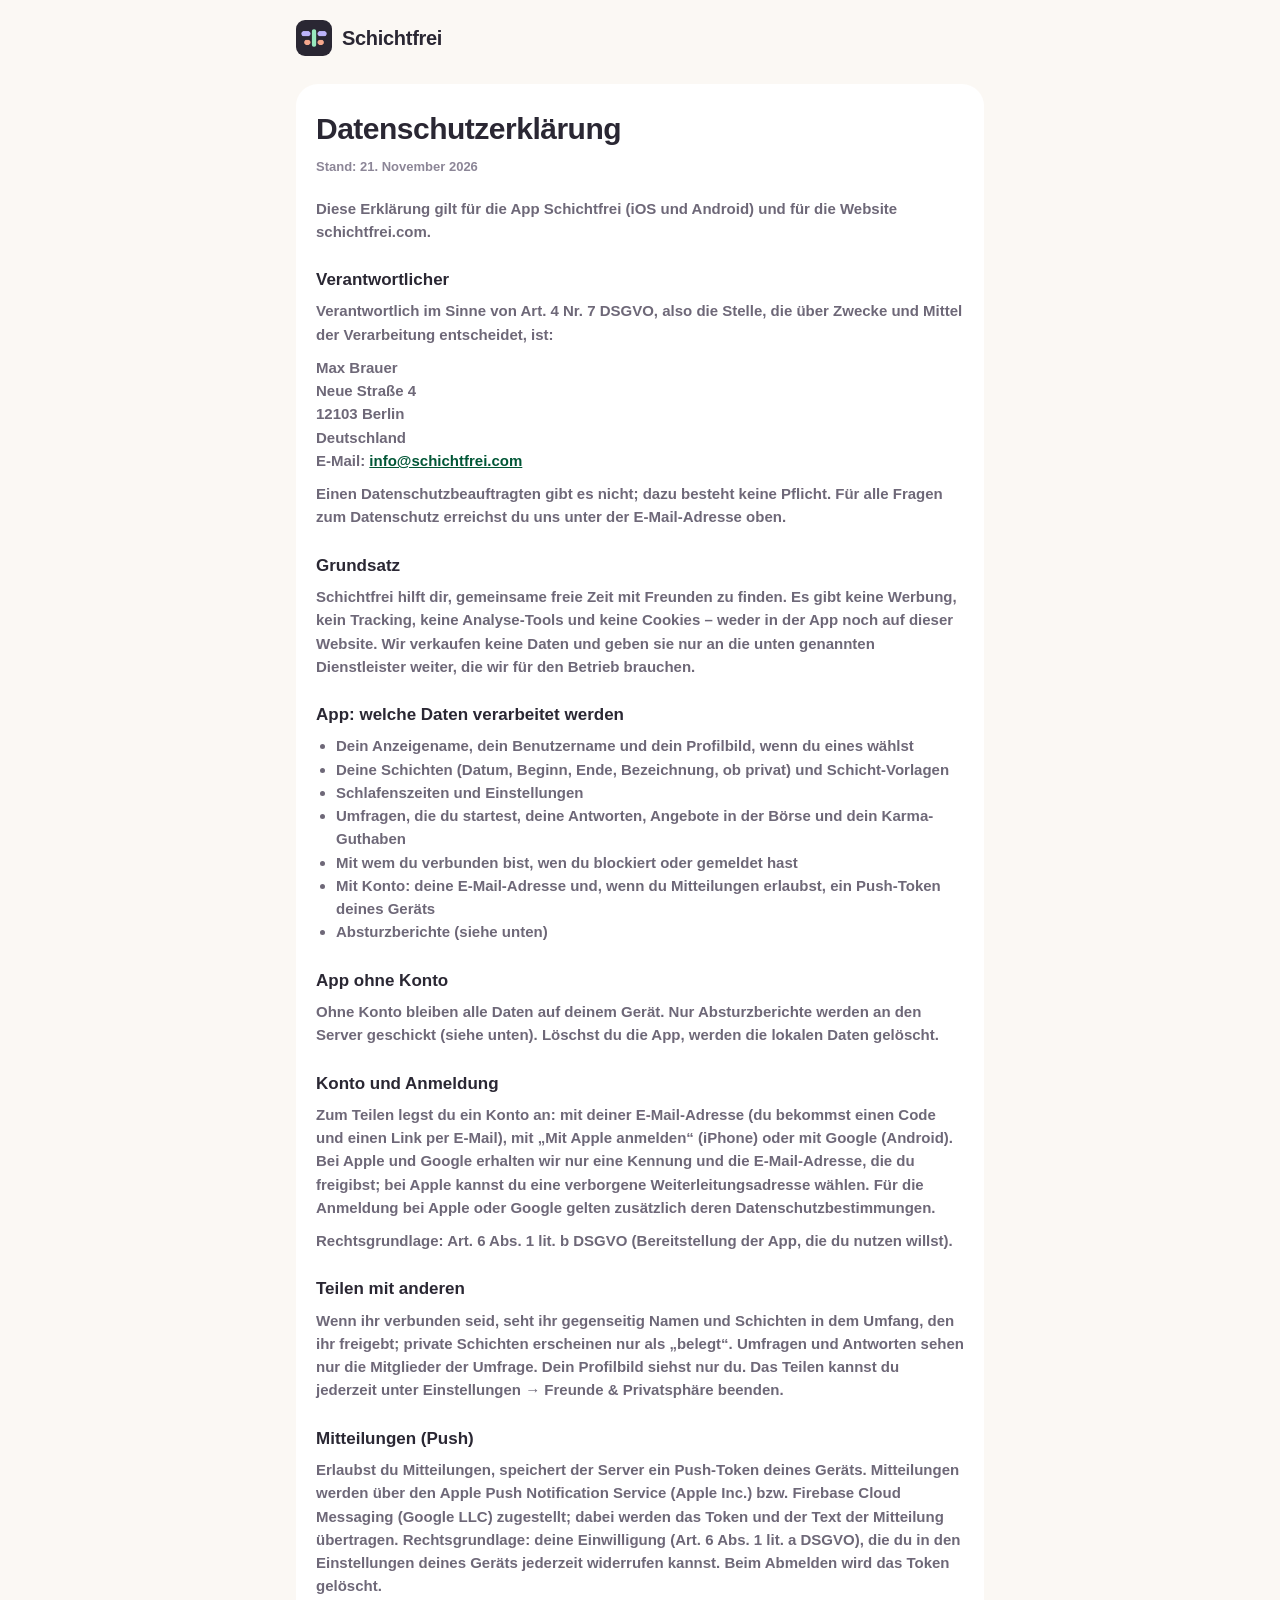
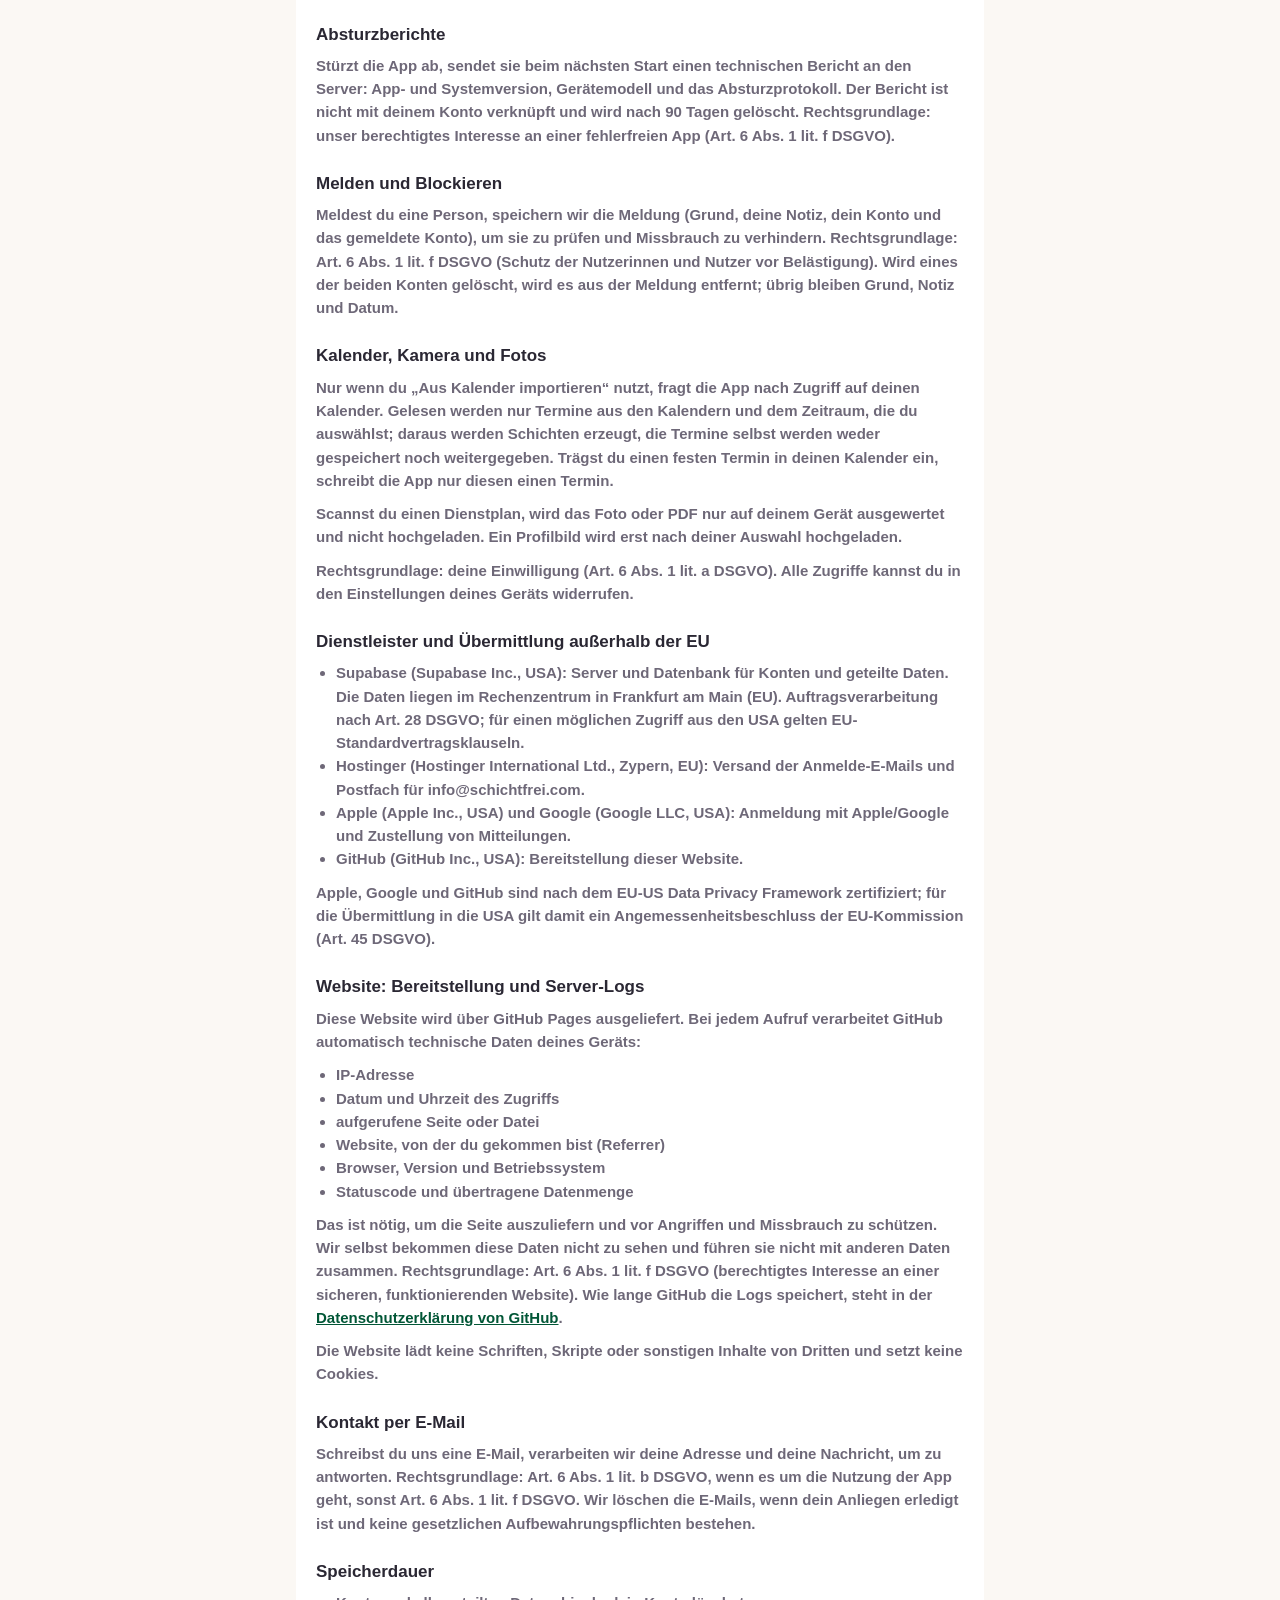
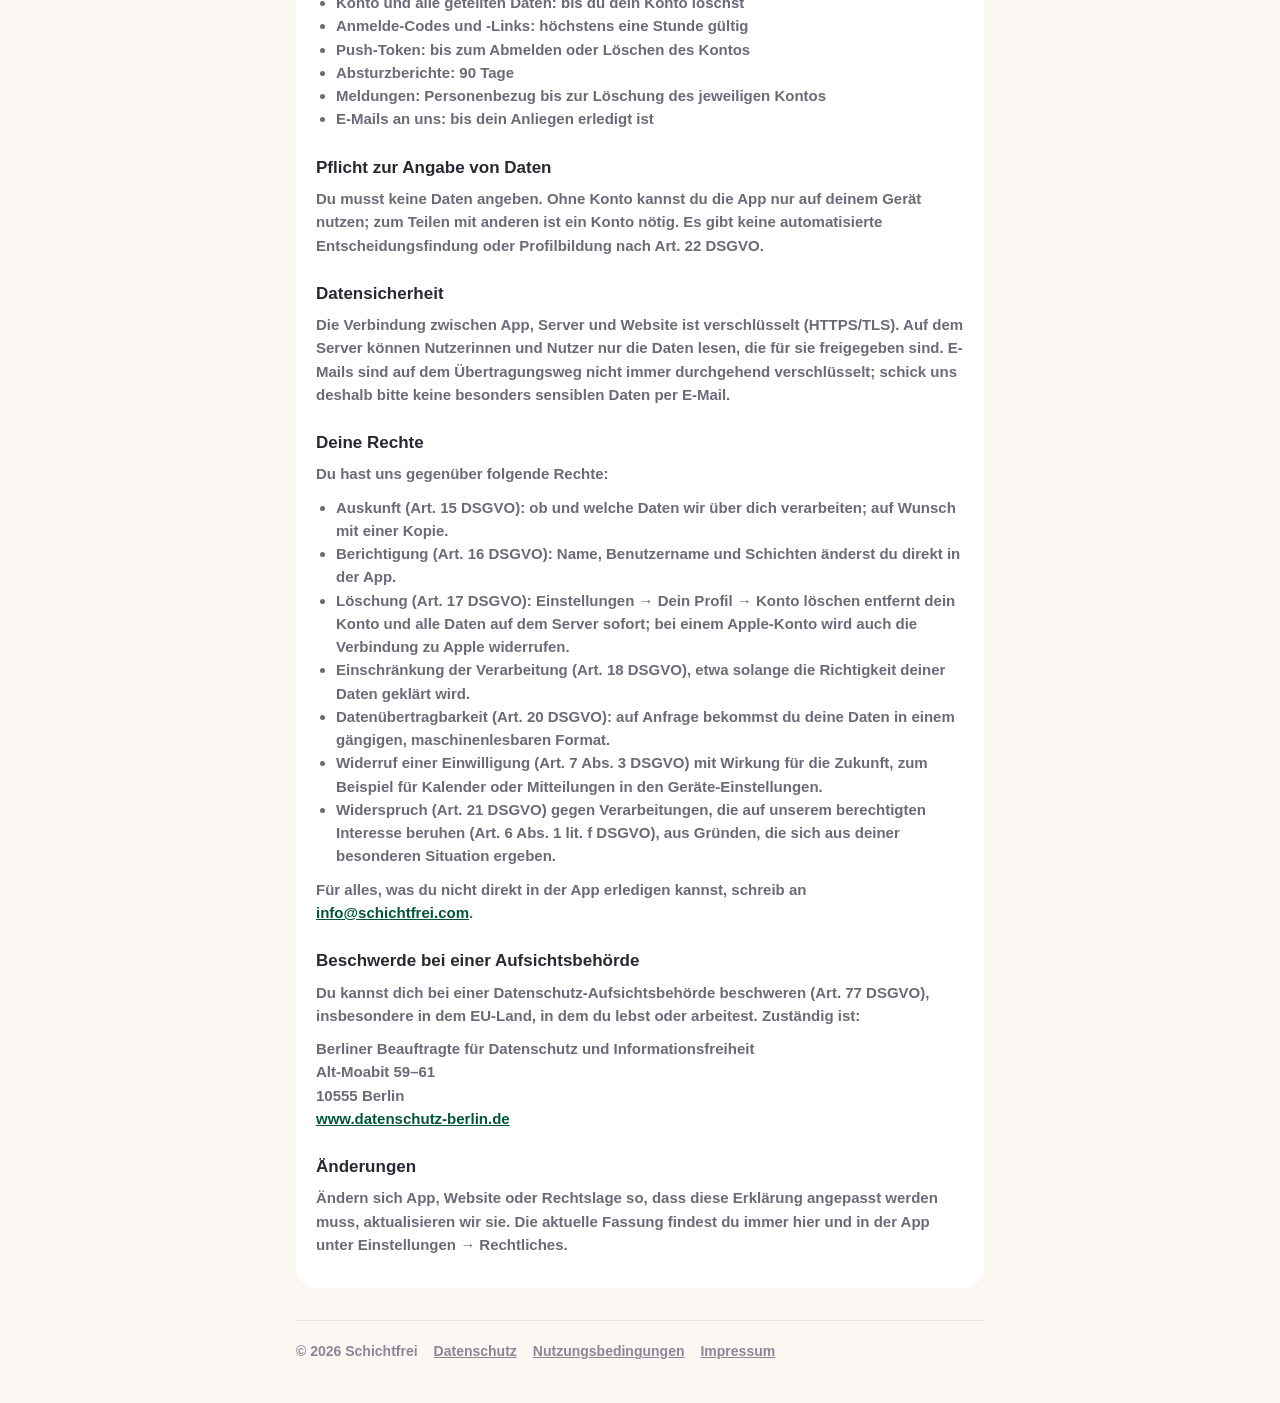
==== commit b04163d4: "Impressum and Datenschutz in the 'wir' form again Co-Authored-By: Claude Opus 5.5 <noreply@anthropic" ====
--- a/datenschutz.html
+++ b/datenschutz.html
@@ -29,10 +29,10 @@
         Deutschland<br>
         E-Mail: <a href="mailto:info@schichtfrei.com">info@schichtfrei.com</a>
       </p>
-      <p>Einen Datenschutzbeauftragten gibt es nicht; dazu besteht keine Pflicht. Für alle Fragen zum Datenschutz erreichst du mich unter der E-Mail-Adresse oben.</p>
+      <p>Einen Datenschutzbeauftragten gibt es nicht; dazu besteht keine Pflicht. Für alle Fragen zum Datenschutz erreichst du uns unter der E-Mail-Adresse oben.</p>
 
       <h2>Grundsatz</h2>
-      <p>Schichtfrei hilft dir, gemeinsame freie Zeit mit Freunden zu finden. Es gibt keine Werbung, kein Tracking, keine Analyse-Tools und keine Cookies – weder in der App noch auf dieser Website. Ich verkaufe keine Daten und gebe sie nur an die unten genannten Dienstleister weiter, die ich für den Betrieb brauche.</p>
+      <p>Schichtfrei hilft dir, gemeinsame freie Zeit mit Freunden zu finden. Es gibt keine Werbung, kein Tracking, keine Analyse-Tools und keine Cookies – weder in der App noch auf dieser Website. Wir verkaufen keine Daten und geben sie nur an die unten genannten Dienstleister weiter, die wir für den Betrieb brauchen.</p>
 
       <h2>App: welche Daten verarbeitet werden</h2>
       <ul>
@@ -49,7 +49,7 @@
       <p>Ohne Konto bleiben alle Daten auf deinem Gerät. Nur Absturzberichte werden an den Server geschickt (siehe unten). Löschst du die App, werden die lokalen Daten gelöscht.</p>
 
       <h2>Konto und Anmeldung</h2>
-      <p>Zum Teilen legst du ein Konto an: mit deiner E-Mail-Adresse (du bekommst einen Code und einen Link per E-Mail), mit „Mit Apple anmelden“ (iPhone) oder mit Google (Android). Bei Apple und Google erhalte ich nur eine Kennung und die E-Mail-Adresse, die du freigibst; bei Apple kannst du eine verborgene Weiterleitungsadresse wählen. Für die Anmeldung bei Apple oder Google gelten zusätzlich deren Datenschutzbestimmungen.</p>
+      <p>Zum Teilen legst du ein Konto an: mit deiner E-Mail-Adresse (du bekommst einen Code und einen Link per E-Mail), mit „Mit Apple anmelden“ (iPhone) oder mit Google (Android). Bei Apple und Google erhalten wir nur eine Kennung und die E-Mail-Adresse, die du freigibst; bei Apple kannst du eine verborgene Weiterleitungsadresse wählen. Für die Anmeldung bei Apple oder Google gelten zusätzlich deren Datenschutzbestimmungen.</p>
       <p>Rechtsgrundlage: Art. 6 Abs. 1 lit. b DSGVO (Bereitstellung der App, die du nutzen willst).</p>
 
       <h2>Teilen mit anderen</h2>
@@ -59,10 +59,10 @@
       <p>Erlaubst du Mitteilungen, speichert der Server ein Push-Token deines Geräts. Mitteilungen werden über den Apple Push Notification Service (Apple Inc.) bzw. Firebase Cloud Messaging (Google LLC) zugestellt; dabei werden das Token und der Text der Mitteilung übertragen. Rechtsgrundlage: deine Einwilligung (Art. 6 Abs. 1 lit. a DSGVO), die du in den Einstellungen deines Geräts jederzeit widerrufen kannst. Beim Abmelden wird das Token gelöscht.</p>
 
       <h2>Absturzberichte</h2>
-      <p>Stürzt die App ab, sendet sie beim nächsten Start einen technischen Bericht an den Server: App- und Systemversion, Gerätemodell und das Absturzprotokoll. Der Bericht ist nicht mit deinem Konto verknüpft und wird nach 90 Tagen gelöscht. Rechtsgrundlage: mein berechtigtes Interesse an einer fehlerfreien App (Art. 6 Abs. 1 lit. f DSGVO).</p>
+      <p>Stürzt die App ab, sendet sie beim nächsten Start einen technischen Bericht an den Server: App- und Systemversion, Gerätemodell und das Absturzprotokoll. Der Bericht ist nicht mit deinem Konto verknüpft und wird nach 90 Tagen gelöscht. Rechtsgrundlage: unser berechtigtes Interesse an einer fehlerfreien App (Art. 6 Abs. 1 lit. f DSGVO).</p>
 
       <h2>Melden und Blockieren</h2>
-      <p>Meldest du eine Person, speichere ich die Meldung (Grund, deine Notiz, dein Konto und das gemeldete Konto), um sie zu prüfen und Missbrauch zu verhindern. Rechtsgrundlage: Art. 6 Abs. 1 lit. f DSGVO (Schutz der Nutzerinnen und Nutzer vor Belästigung). Wird eines der beiden Konten gelöscht, wird es aus der Meldung entfernt; übrig bleiben Grund, Notiz und Datum.</p>
+      <p>Meldest du eine Person, speichern wir die Meldung (Grund, deine Notiz, dein Konto und das gemeldete Konto), um sie zu prüfen und Missbrauch zu verhindern. Rechtsgrundlage: Art. 6 Abs. 1 lit. f DSGVO (Schutz der Nutzerinnen und Nutzer vor Belästigung). Wird eines der beiden Konten gelöscht, wird es aus der Meldung entfernt; übrig bleiben Grund, Notiz und Datum.</p>
 
       <h2>Kalender, Kamera und Fotos</h2>
       <p>Nur wenn du „Aus Kalender importieren“ nutzt, fragt die App nach Zugriff auf deinen Kalender. Gelesen werden nur Termine aus den Kalendern und dem Zeitraum, die du auswählst; daraus werden Schichten erzeugt, die Termine selbst werden weder gespeichert noch weitergegeben. Trägst du einen festen Termin in deinen Kalender ein, schreibt die App nur diesen einen Termin.</p>
@@ -88,11 +88,11 @@
         <li>Browser, Version und Betriebssystem</li>
         <li>Statuscode und übertragene Datenmenge</li>
       </ul>
-      <p>Das ist nötig, um die Seite auszuliefern und vor Angriffen und Missbrauch zu schützen. Ich selbst bekomme diese Daten nicht zu sehen und führe sie nicht mit anderen Daten zusammen. Rechtsgrundlage: Art. 6 Abs. 1 lit. f DSGVO (berechtigtes Interesse an einer sicheren, funktionierenden Website). Wie lange GitHub die Logs speichert, steht in der <a href="https://docs.github.com/site-policy/privacy-policies/github-general-privacy-statement" rel="noopener">Datenschutzerklärung von GitHub</a>.</p>
+      <p>Das ist nötig, um die Seite auszuliefern und vor Angriffen und Missbrauch zu schützen. Wir selbst bekommen diese Daten nicht zu sehen und führen sie nicht mit anderen Daten zusammen. Rechtsgrundlage: Art. 6 Abs. 1 lit. f DSGVO (berechtigtes Interesse an einer sicheren, funktionierenden Website). Wie lange GitHub die Logs speichert, steht in der <a href="https://docs.github.com/site-policy/privacy-policies/github-general-privacy-statement" rel="noopener">Datenschutzerklärung von GitHub</a>.</p>
       <p>Die Website lädt keine Schriften, Skripte oder sonstigen Inhalte von Dritten und setzt keine Cookies.</p>
 
       <h2>Kontakt per E-Mail</h2>
-      <p>Schreibst du mir eine E-Mail, verarbeite ich deine Adresse und deine Nachricht, um zu antworten. Rechtsgrundlage: Art. 6 Abs. 1 lit. b DSGVO, wenn es um die Nutzung der App geht, sonst Art. 6 Abs. 1 lit. f DSGVO. Ich lösche die E-Mails, wenn dein Anliegen erledigt ist und keine gesetzlichen Aufbewahrungspflichten bestehen.</p>
+      <p>Schreibst du uns eine E-Mail, verarbeiten wir deine Adresse und deine Nachricht, um zu antworten. Rechtsgrundlage: Art. 6 Abs. 1 lit. b DSGVO, wenn es um die Nutzung der App geht, sonst Art. 6 Abs. 1 lit. f DSGVO. Wir löschen die E-Mails, wenn dein Anliegen erledigt ist und keine gesetzlichen Aufbewahrungspflichten bestehen.</p>
 
       <h2>Speicherdauer</h2>
       <ul>
@@ -101,37 +101,37 @@
         <li>Push-Token: bis zum Abmelden oder Löschen des Kontos</li>
         <li>Absturzberichte: 90 Tage</li>
         <li>Meldungen: Personenbezug bis zur Löschung des jeweiligen Kontos</li>
-        <li>E-Mails an mich: bis dein Anliegen erledigt ist</li>
+        <li>E-Mails an uns: bis dein Anliegen erledigt ist</li>
       </ul>
 
       <h2>Pflicht zur Angabe von Daten</h2>
       <p>Du musst keine Daten angeben. Ohne Konto kannst du die App nur auf deinem Gerät nutzen; zum Teilen mit anderen ist ein Konto nötig. Es gibt keine automatisierte Entscheidungsfindung oder Profilbildung nach Art. 22 DSGVO.</p>
 
       <h2>Datensicherheit</h2>
-      <p>Die Verbindung zwischen App, Server und Website ist verschlüsselt (HTTPS/TLS). Auf dem Server können Nutzerinnen und Nutzer nur die Daten lesen, die für sie freigegeben sind. E-Mails sind auf dem Übertragungsweg nicht immer durchgehend verschlüsselt; schick mir deshalb bitte keine besonders sensiblen Daten per E-Mail.</p>
+      <p>Die Verbindung zwischen App, Server und Website ist verschlüsselt (HTTPS/TLS). Auf dem Server können Nutzerinnen und Nutzer nur die Daten lesen, die für sie freigegeben sind. E-Mails sind auf dem Übertragungsweg nicht immer durchgehend verschlüsselt; schick uns deshalb bitte keine besonders sensiblen Daten per E-Mail.</p>
 
       <h2>Deine Rechte</h2>
-      <p>Du hast gegenüber mir folgende Rechte:</p>
+      <p>Du hast uns gegenüber folgende Rechte:</p>
       <ul>
-        <li><b>Auskunft</b> (Art. 15 DSGVO): ob und welche Daten ich über dich verarbeite; auf Wunsch mit einer Kopie.</li>
+        <li><b>Auskunft</b> (Art. 15 DSGVO): ob und welche Daten wir über dich verarbeiten; auf Wunsch mit einer Kopie.</li>
         <li><b>Berichtigung</b> (Art. 16 DSGVO): Name, Benutzername und Schichten änderst du direkt in der App.</li>
         <li><b>Löschung</b> (Art. 17 DSGVO): Einstellungen → Dein Profil → Konto löschen entfernt dein Konto und alle Daten auf dem Server sofort; bei einem Apple-Konto wird auch die Verbindung zu Apple widerrufen.</li>
         <li><b>Einschränkung der Verarbeitung</b> (Art. 18 DSGVO), etwa solange die Richtigkeit deiner Daten geklärt wird.</li>
         <li><b>Datenübertragbarkeit</b> (Art. 20 DSGVO): auf Anfrage bekommst du deine Daten in einem gängigen, maschinenlesbaren Format.</li>
         <li><b>Widerruf einer Einwilligung</b> (Art. 7 Abs. 3 DSGVO) mit Wirkung für die Zukunft, zum Beispiel für Kalender oder Mitteilungen in den Geräte-Einstellungen.</li>
-        <li><b>Widerspruch</b> (Art. 21 DSGVO) gegen Verarbeitungen, die auf meinem berechtigten Interesse beruhen (Art. 6 Abs. 1 lit. f DSGVO), aus Gründen, die sich aus deiner besonderen Situation ergeben.</li>
+        <li><b>Widerspruch</b> (Art. 21 DSGVO) gegen Verarbeitungen, die auf unserem berechtigten Interesse beruhen (Art. 6 Abs. 1 lit. f DSGVO), aus Gründen, die sich aus deiner besonderen Situation ergeben.</li>
       </ul>
       <p>Für alles, was du nicht direkt in der App erledigen kannst, schreib an <a href="mailto:info@schichtfrei.com">info@schichtfrei.com</a>.</p>
 
       <h2>Beschwerde bei einer Aufsichtsbehörde</h2>
-      <p>Du kannst dich bei einer Datenschutz-Aufsichtsbehörde beschweren (Art. 77 DSGVO), insbesondere in dem EU-Land, in dem du lebst oder arbeitest. Für mich zuständig ist:</p>
+      <p>Du kannst dich bei einer Datenschutz-Aufsichtsbehörde beschweren (Art. 77 DSGVO), insbesondere in dem EU-Land, in dem du lebst oder arbeitest. Zuständig ist:</p>
       <p>Berliner Beauftragte für Datenschutz und Informationsfreiheit<br>
         Alt-Moabit 59–61<br>
         10555 Berlin<br>
         <a href="https://www.datenschutz-berlin.de" rel="noopener">www.datenschutz-berlin.de</a></p>
 
       <h2>Änderungen</h2>
-      <p>Ändern sich App, Website oder Rechtslage so, dass diese Erklärung angepasst werden muss, aktualisiere ich sie. Die aktuelle Fassung findest du immer hier und in der App unter Einstellungen → Rechtliches.</p>
+      <p>Ändern sich App, Website oder Rechtslage so, dass diese Erklärung angepasst werden muss, aktualisieren wir sie. Die aktuelle Fassung findest du immer hier und in der App unter Einstellungen → Rechtliches.</p>
     </main>
 
     <footer>
